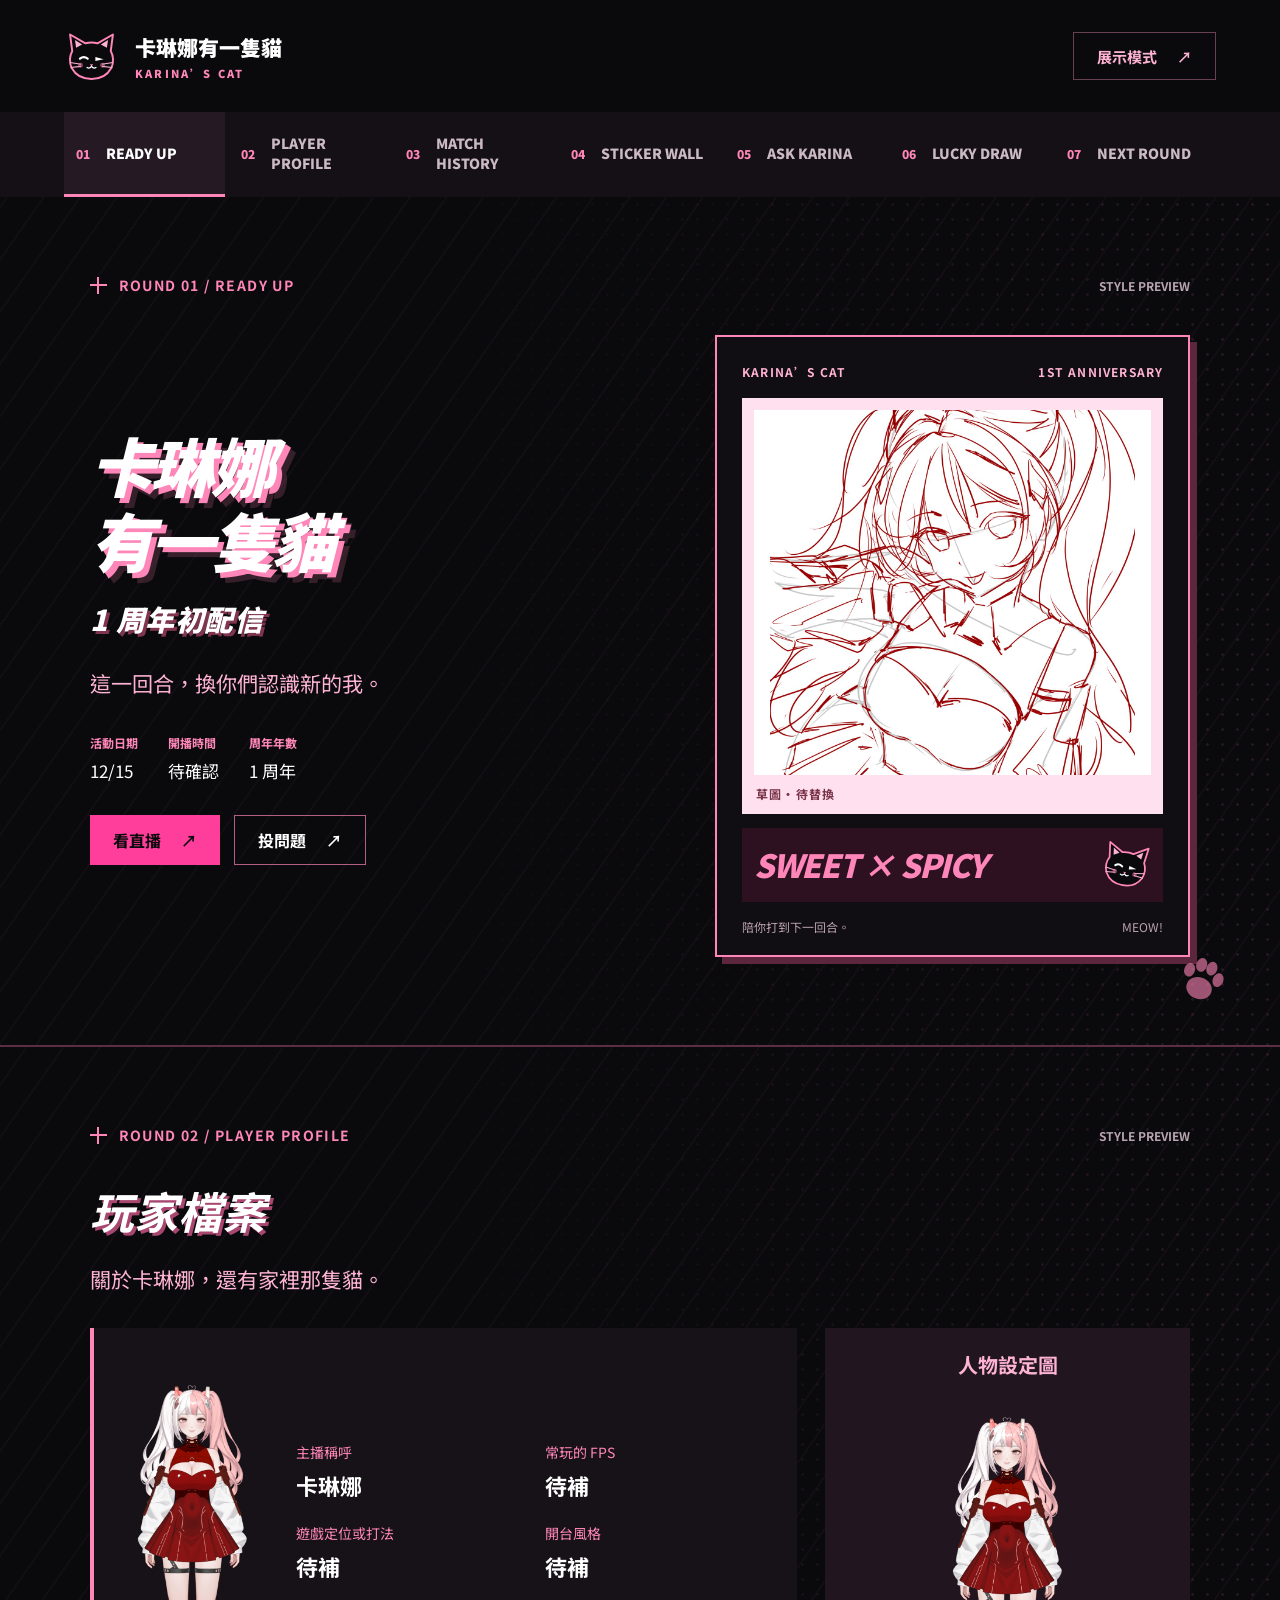
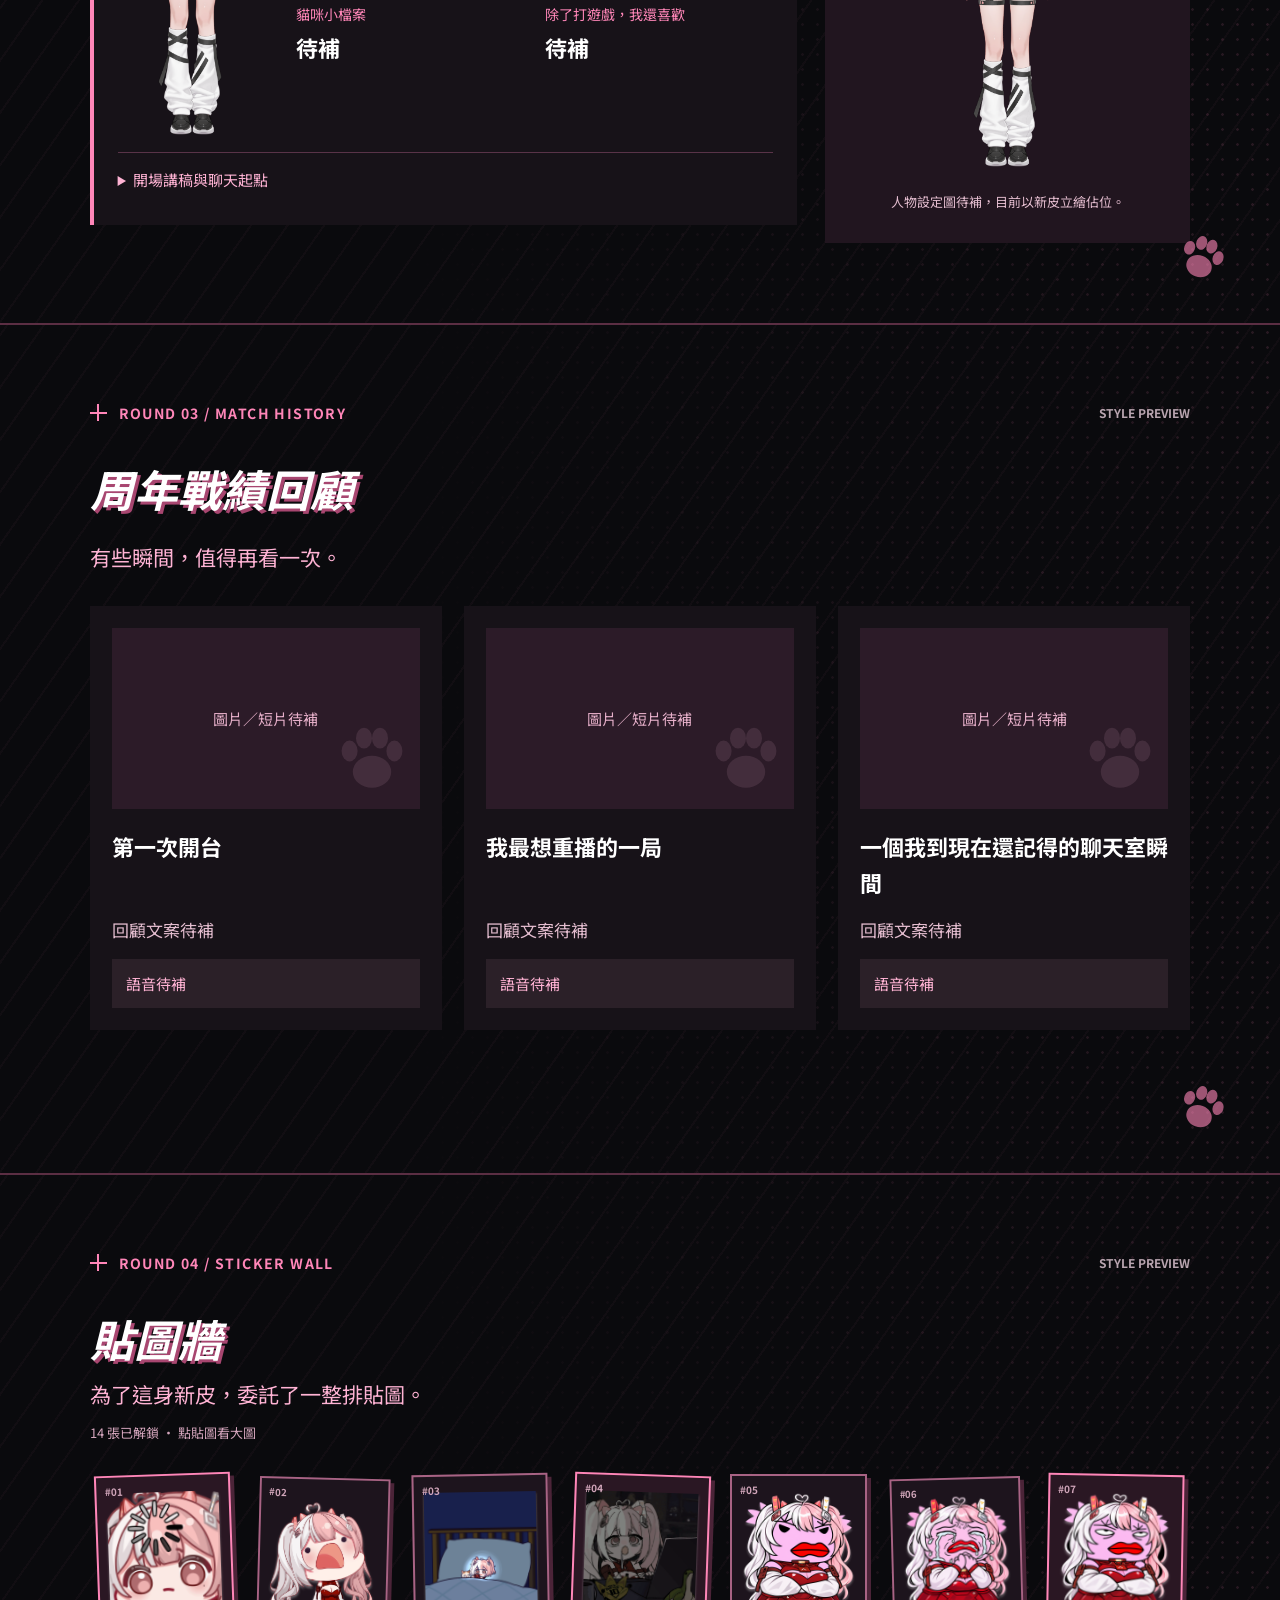
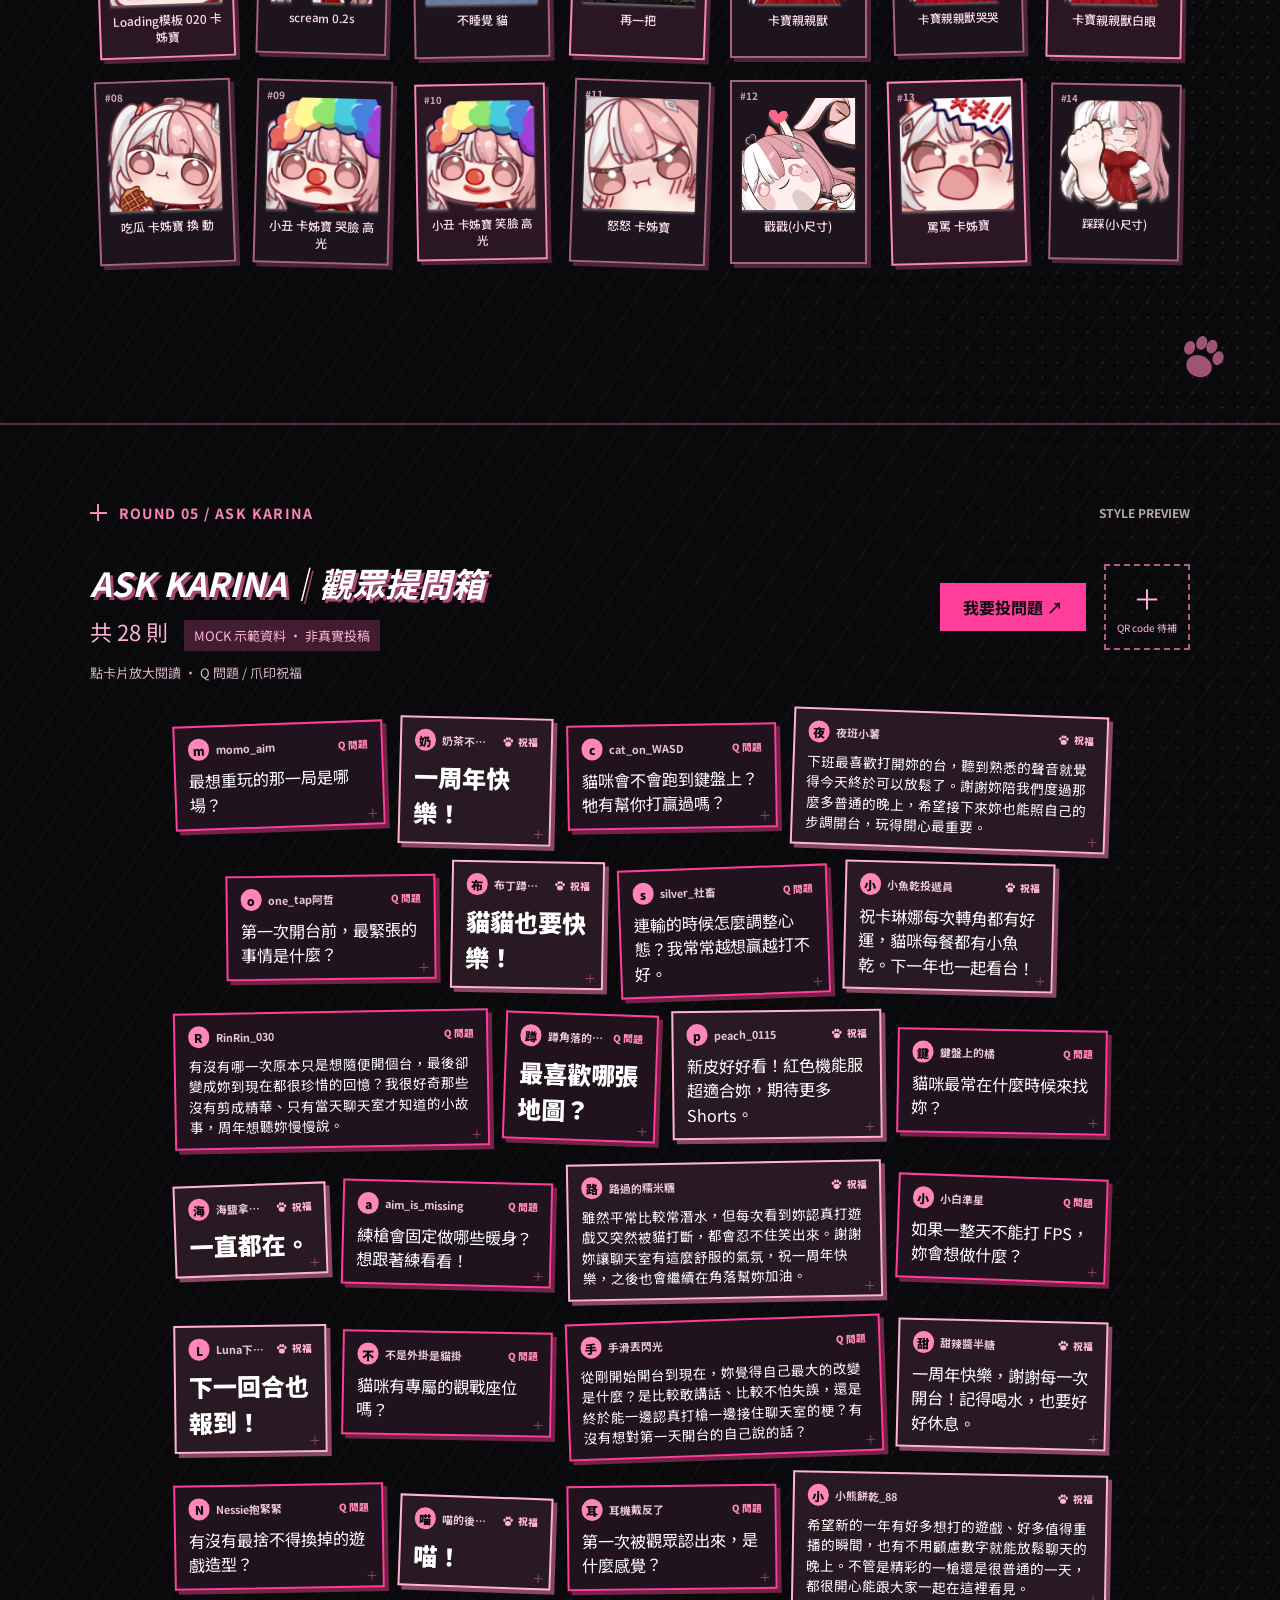
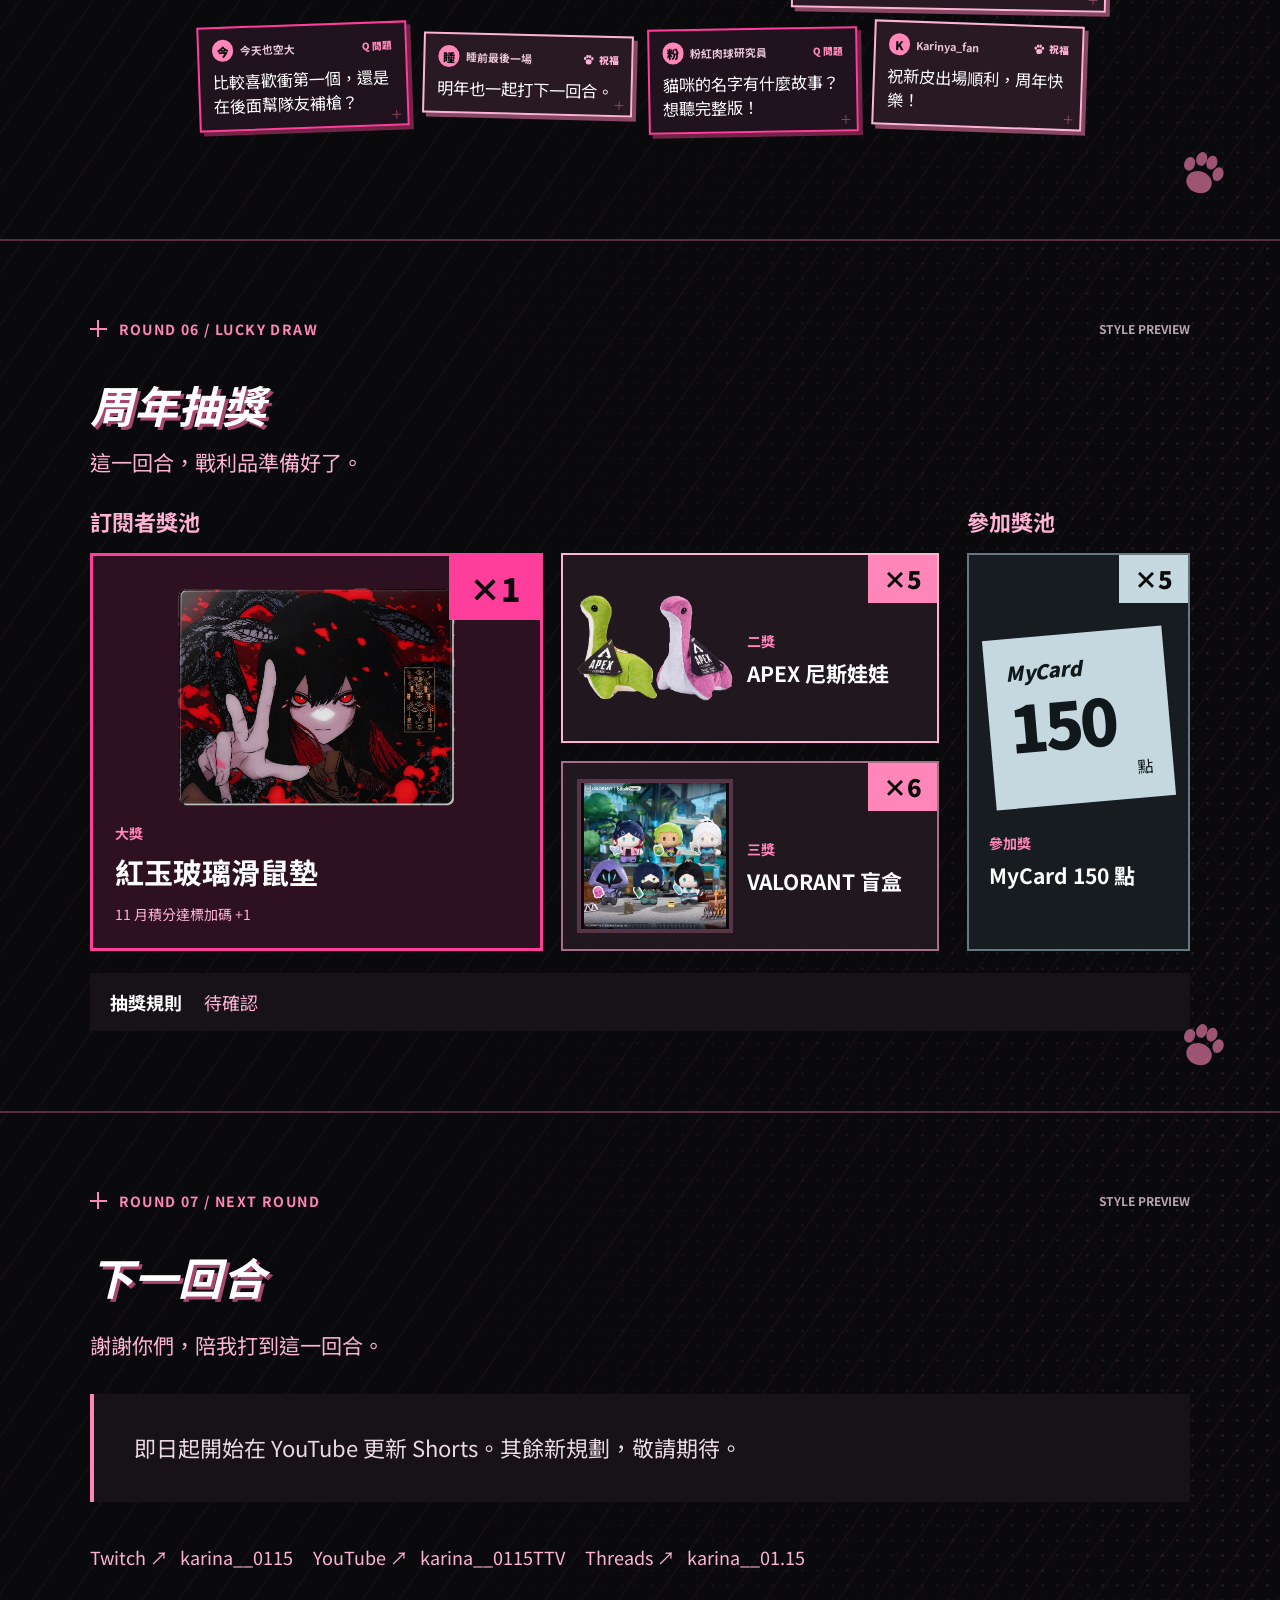
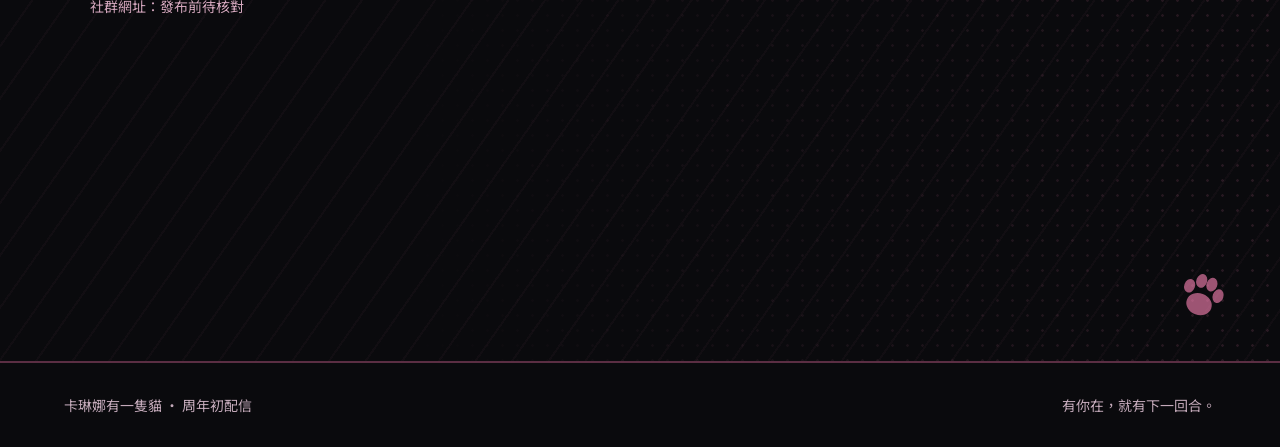
==== site/index.html @ 8f57dd39 "Karina anniversary event page: style prototype, sticker wall, question card wall, lucky draw Co-Auth" ====
<!doctype html>
<html lang="zh-Hant">
<head>
<meta charset="utf-8"><meta name="viewport" content="width=device-width, initial-scale=1">
<title>卡琳娜有一隻貓｜周年初配信</title>
<meta name="description" content="卡琳娜有一隻貓周年初配信，一起迎接下一回合。">
<link rel="icon" href="data:image/svg+xml,%3Csvg xmlns='http://www.w3.org/2000/svg' viewBox='0 0 40 40'%3E%3Cpath fill='%23ff86b8' d='M5 25V5l12 8h6L35 5v20Q20 42 5 25'/%3E%3C/svg%3E">
<link rel="preconnect" href="https://fonts.googleapis.com"><link rel="preconnect" href="https://fonts.gstatic.com" crossorigin>
<link href="https://fonts.googleapis.com/css2?family=Noto+Sans+TC:wght@400;500;700;900&display=swap" rel="stylesheet">
<link rel="stylesheet" href="style.css"><link rel="stylesheet" href="board.css"><link rel="stylesheet" href="stickers.css">
<script src="config.js" defer></script><script src="supabase-config.js" defer></script><script src="data.js" defer></script><script src="main.js" defer></script><script src="board.js" defer></script><script src="stickers.js" defer></script>
</head>
<body>
<svg class="symbols" aria-hidden="true"><defs>
<symbol id="cat" viewBox="0 0 200 180"><path d="M30 70 22 10 78 42Q100 36 122 42L178 10 170 70Q186 100 172 132Q150 172 100 172Q50 172 28 132Q14 100 30 70Z" fill="#0a0a0d" stroke="#ff86b8" stroke-width="7" stroke-linejoin="round"/><path d="M40 30 66 46 44 58ZM160 30 134 46 156 58Z" fill="#ffb3d4"/><g class="eyes"><path d="M58 98Q72 86 86 98" stroke="white" stroke-width="8" fill="none" stroke-linecap="round"/><path d="m114 92 30 8-30 6Z" fill="white"/></g><path d="M94 118h12l-6 8Z" fill="#ff86b8"/><path d="M100 126Q92 136 84 130M100 126Q108 136 116 130" stroke="white" stroke-width="5" fill="none" stroke-linecap="round"/><path d="m22 112 40 6m-38 12 38-4m116-14-40 6m38 12-38-4" stroke="#ffb3d4" stroke-width="4"/><g fill="#ff86b8" opacity=".5"><circle cx="60" cy="122" r="9"/><circle cx="140" cy="122" r="9"/></g></symbol>
<symbol id="paw" viewBox="0 0 100 100"><g fill="currentColor"><ellipse cx="50" cy="66" rx="24" ry="20"/><ellipse cx="22" cy="40" rx="10" ry="13"/><ellipse cx="40" cy="24" rx="10" ry="13"/><ellipse cx="60" cy="24" rx="10" ry="13"/><ellipse cx="78" cy="40" rx="10" ry="13"/></g></symbol>
</defs></svg>
<a class="skip" href="#round-1">跳至主要內容</a>
<header><a class="brand" href="#round-1"><svg aria-hidden="true"><use href="#cat"/></svg><span>卡琳娜有一隻貓<small>KARINA’S CAT</small></span></a><button id="present-toggle" aria-pressed="false">展示模式 <span aria-hidden="true">↗</span></button></header>
<nav aria-label="章節導覽" id="chapters"></nav>
<main id="rounds"></main>
<footer><span>卡琳娜有一隻貓 · 周年初配信</span><span>有你在，就有下一回合。</span></footer>
<div class="presentation-progress" hidden><span id="position" aria-live="polite"></span></div>
<dialog id="card-zoom" class="card-zoom" aria-labelledby="zoom-name" aria-describedby="zoom-text">
  <div class="zoom-top"><span id="zoom-type" class="card-type"></span><button type="button" id="zoom-close" aria-label="關閉放大卡片">關閉 ×</button></div>
  <div class="zoom-person"><span id="zoom-avatar" class="wall-avatar" aria-hidden="true"></span><h2 id="zoom-name"></h2></div>
  <p id="zoom-text" class="zoom-text"></p><div class="zoom-controls"><button id="zoom-prev" type="button">← 上一則</button><span id="zoom-position" aria-live="polite"></span><button id="zoom-next" type="button">下一則 →</button></div>
  <p class="zoom-hint">← → 切換卡片 · Esc 關閉</p>
</dialog>
<dialog id="sticker-zoom" class="sticker-zoom" aria-labelledby="sticker-zoom-name">
  <div class="sticker-zoom-top"><span id="sticker-zoom-position"></span><button id="sticker-zoom-close" type="button">關閉 ×</button></div>
  <img id="sticker-zoom-image" alt=""><h2 id="sticker-zoom-name"></h2>
  <div class="sticker-zoom-controls"><button id="sticker-zoom-prev" type="button">← 上一張</button><button id="sticker-zoom-next" type="button">下一張 →</button></div>
</dialog>
</body></html>
---- site/style.css ----
﻿:root{--black:#0a0a0d;--pink:#ff86b8;--light:#ffb3d4;--hot:#ff3d9a;--surface:#171218;color-scheme:dark;font-family:'Noto Sans TC','Microsoft JhengHei',sans-serif;color:#fff;background:var(--black)}
*{box-sizing:border-box}body{margin:0}button,a,input,textarea{-webkit-tap-highlight-color:transparent}button,input,textarea{font:inherit}a{color:inherit;text-decoration:none}button,.button{cursor:pointer;min-height:48px;border:0;padding:12px 23px;font-weight:700;background:#292029;color:#fff;display:inline-flex;align-items:center;justify-content:center;gap:20px}button:hover,.button:hover{background:var(--light);color:var(--black)}button:active,.button:active{transform:translateY(2px)}:focus-visible{outline:3px solid #fff;outline-offset:5px}[hidden]{display:none!important}.symbols{position:absolute;width:0;height:0}.skip{position:fixed;top:-100px;z-index:20;background:var(--hot);padding:14px}.skip:focus{top:10px}
header{height:112px;padding:0 5%;display:flex;align-items:center;justify-content:space-between;background:var(--black)}.brand{display:flex;gap:16px;align-items:center;font-size:21px;font-weight:900}.brand svg{width:55px;height:55px}.brand small{display:block;font-size:11px;letter-spacing:.2em;color:var(--pink);margin-top:3px}#present-toggle{background:transparent;border:1px solid #694052;color:var(--light);font-size:15px}#present-toggle[aria-pressed=true]{background:var(--pink);color:var(--black)}nav{display:flex;gap:4px;padding:0 5%;background:#141015}nav a{flex:1;padding:21px 12px;font-size:14px;font-weight:900;color:#cbb9c3;display:flex;align-items:center;gap:16px;border-bottom:3px solid transparent}nav a span{color:var(--pink);font-size:12px}nav a:hover,nav a[aria-current=true]{color:#fff;border-color:var(--pink);background:#251923}
.round{position:relative;isolation:isolate;min-height:850px;padding:78px 7% 80px;overflow:hidden;border-bottom:2px solid #5b2e43;background-image:repeating-linear-gradient(-55deg,transparent 0 28px,#ff86b808 28px 30px)}.round:before{content:'';position:absolute;z-index:-1;inset:0;background-image:radial-gradient(#ff86b8 1px,transparent 1.6px);background-size:15px 15px;opacity:.12;mask-image:linear-gradient(90deg,transparent 30%,#000)}.round-top{display:flex;justify-content:space-between;align-items:center;color:var(--pink);font-weight:700;font-size:14px;letter-spacing:.1em;margin-bottom:40px}.round-top .round-number{display:flex;align-items:center;gap:12px}.cross{width:17px;height:17px;background:linear-gradient(var(--pink),var(--pink)) center/100% 2px no-repeat,linear-gradient(var(--pink),var(--pink)) center/2px 100% no-repeat}.sample-note{color:#b9a5b0;font-size:12px;letter-spacing:0}.hero-grid{display:grid;grid-template-columns:1.2fr 1fr;align-items:center;gap:5%}h1{font-size:clamp(46px,5vw,96px);font-weight:900;line-height:1.17;letter-spacing:-.05em;margin:0 0 30px;font-style:italic;text-shadow:5px 5px 0 var(--pink),10px 10px 0 #ff86b82d}h1 span{display:block}h1 .anniversary{font-size:.45em;letter-spacing:.02em;margin-top:25px;text-shadow:3px 3px 0 #80344e}h2{font-size:clamp(30px,3.4vw,62px);font-style:italic;margin:0 0 25px;line-height:1.2;text-shadow:3px 3px 0 #a84670}.lead{font-size:clamp(19px,1.65vw,30px);line-height:1.7;margin:0 0 30px;color:var(--light)}.event{display:flex;gap:30px;font-size:17px;margin:32px 0}.event strong{display:block;color:var(--pink);font-size:12px;margin-bottom:7px}.actions{display:flex;gap:14px;flex-wrap:wrap}.primary{background:var(--hot);color:var(--black)}.secondary{background:transparent;border:1px solid #b15f82;color:#fff}.hero-art{position:relative;padding:26px 25px 20px;border:2px solid var(--pink);box-shadow:7px 7px 0 #5c263d;background:#100e13;transform:rotate(2deg)}.art-bar{display:flex;justify-content:space-between;font-size:12px;font-weight:700;letter-spacing:.1em;color:var(--light)}.hero-cat{display:block;width:86%;height:310px;margin:24px auto;transform:rotate(-7deg)}.art-caption{font-size:clamp(26px,3vw,51px);font-weight:900;font-style:italic;color:var(--pink);text-align:center;line-height:1.1;letter-spacing:-.04em}.art-bottom{margin-top:25px;display:flex;justify-content:space-between;font-size:12px;color:#bba3af}.paw{width:54px;height:54px;color:var(--pink);position:absolute;right:4%;bottom:38px;transform:rotate(20deg);opacity:.6}.section-content{max-width:1300px;margin:0 auto}.placeholder{padding:34px 40px;background:var(--surface);border-left:4px solid var(--pink);font-size:22px;line-height:1.8;color:#ead9e2;max-width:1100px}.placeholder small{display:block;color:var(--pink);font-size:14px;margin-bottom:12px}.placeholder p{margin:0}.memory-list{margin-top:20px;display:flex;gap:12px;flex-wrap:wrap}.memory-list span{background:#30202c;padding:10px 16px;font-size:16px}.socials{display:flex;flex-wrap:wrap;gap:20px;margin-top:30px}.socials a{padding:12px 0;color:var(--light);font-size:18px}.socials a:hover{text-decoration:underline}.question-box{margin-top:24px;max-width:760px}.question-box label{display:block;font-size:18px;margin-bottom:10px}textarea{width:100%;min-height:100px;resize:vertical;padding:16px;border:1px solid #694052;background:#100e13;color:#fff;font-size:18px}.form-meta{display:flex;justify-content:space-between;gap:10px;font-size:14px;margin:8px 0 18px;color:var(--light)}.login-buttons{display:flex;gap:12px;flex-wrap:wrap}button:disabled{opacity:.45;cursor:not-allowed}.connection{color:var(--light);font-size:16px;margin:0 0 15px}footer{padding:32px 5%;display:flex;justify-content:space-between;font-size:14px;color:#c4aaba}.presentation-controls{position:fixed;bottom:25px;left:7%;right:7%;display:flex;align-items:center;gap:18px;z-index:5}.presentation-controls button{background:#32202c}.key-hint{margin-left:auto;font-size:13px;color:#c4aaba}body.present footer{display:none}body.present .round{display:none;min-height:calc(100svh - 180px);padding-top:45px;padding-bottom:110px}body.present .round.active{display:block}body.present .round-top{margin-bottom:35px}body.present .section-content{padding-top:35px}body.present #position{font-size:14px;color:var(--pink)}
@media(min-width:1500px){.hero-grid{max-width:1650px;margin:auto}.hero-art{max-width:590px;justify-self:end;width:100%}.hero-cat{height:340px}.round{min-height:900px}.section-content{padding-top:45px}}
@media(max-width:700px){header{height:88px;padding:0 20px}.brand{font-size:15px;gap:8px}.brand svg{width:37px;height:40px}.brand small{font-size:9px}#present-toggle{font-size:12px;padding:10px;gap:7px;min-height:42px}nav{padding:0 15px;gap:0;flex-wrap:wrap}nav a{flex:1 1 33%;font-size:10px;gap:6px;padding:12px 6px;white-space:nowrap}nav a span{font-size:10px}.round{padding:30px 24px 60px;min-height:660px}.round-top{font-size:11px;letter-spacing:.05em;margin-bottom:28px}.sample-note{font-size:10px}.hero-grid{grid-template-columns:1fr;gap:38px}h1{font-size:48px;line-height:1.2;text-shadow:3px 3px 0 var(--pink),6px 6px 0 #ff86b82d;margin-bottom:22px}h1 .anniversary{font-size:25px;margin-top:16px}.lead{font-size:18px;line-height:1.7;margin-bottom:22px}.event{margin:22px 0;font-size:15px;gap:25px}.event strong{font-size:11px}.actions{gap:10px}.actions .button{flex:1;padding:12px 15px;font-size:15px}.hero-art{padding:20px;margin:0 5px;transform:rotate(2deg)}.hero-cat{height:205px;margin:18px auto}.art-caption{font-size:34px}.art-bar,.art-bottom{font-size:10px}.paw{width:36px;height:36px;bottom:16px}h2{font-size:34px}.placeholder{padding:24px 22px;font-size:18px}.placeholder small{font-size:12px}.memory-list{display:grid}.memory-list span{font-size:14px}.socials{display:grid;gap:0}.socials a{font-size:15px}footer{padding:26px 24px;gap:14px;flex-direction:column;font-size:12px}.login-buttons button{width:100%;font-size:14px}.form-meta{font-size:12px}.presentation-controls{left:20px;right:20px;bottom:16px;gap:12px;background:var(--black);padding-top:8px}.key-hint{display:none}body.present .round{height:calc(100svh - 176px);min-height:0;overflow:auto;padding:26px 24px 100px}body.present .round-top{margin-bottom:22px}body.present .section-content{padding-top:0}body.present .hero-art{display:none}}
@media(prefers-reduced-motion:no-preference){button,.button{transition:transform .16s ease,background .16s ease}.hero-cat{animation:tilt 6s ease-in-out infinite}.eyes{transform-origin:100px 98px;animation:blink 5s infinite} @keyframes tilt{50%{transform:rotate(0)}}@keyframes blink{0%,43%,47%,100%{transform:scaleY(1)}45%{transform:scaleY(.12)}}}
/* UPDATE #1: new outfit, memories and six-round loot display. */
.skin-art{transform:none;overflow:hidden;padding-bottom:20px}.hero-skin{display:block;width:100%;height:425px;object-fit:cover;object-position:49% center}.skin-art .art-caption{display:flex;align-items:center;justify-content:space-between;gap:12px;margin-top:0;padding:14px 12px;background:#2d1120;font-size:clamp(26px,2.5vw,44px)}.skin-art .art-bottom{margin-top:16px}.cat-sticker{position:static;width:50px;height:46px;flex:none;transform:rotate(10deg)}
.profile-layout{display:grid;grid-template-columns:1.45fr .75fr;gap:28px;align-items:start}.player-card{background:var(--surface);border-left:4px solid var(--pink);padding:24px}.player-intro{display:grid;grid-template-columns:150px 1fr;gap:28px;align-items:center}.player-intro>img{width:150px;height:400px;object-fit:cover;object-position:49.3% center}.player-intro dl{display:grid;grid-template-columns:1fr 1fr;gap:22px;margin:0}.player-intro dt{font-size:14px;color:var(--pink);margin-bottom:7px}.player-intro dd{font-size:22px;margin:0;font-weight:700}.character-sheet{margin:0;text-align:center;padding:22px;background:#21151f}.character-sheet figcaption{color:var(--light);font-size:20px;font-weight:700}.character-sheet img{display:block;width:160px;height:400px;object-fit:cover;object-position:49.3% center;margin:5px auto}.character-sheet p{font-size:13px;line-height:1.6;margin:8px 0;color:#e4bdcf}.speaking-notes{padding:16px 0 0;border-top:1px solid #593348;color:#e4bdcf;font-size:15px}.speaking-notes summary{cursor:pointer;min-height:32px;color:var(--light)}.speaking-notes p{line-height:1.8}.speaking-notes li{margin:8px 0}
.history-grid{display:grid;grid-template-columns:repeat(3,minmax(0,1fr));gap:22px}.memory-card{background:var(--surface);padding:22px}.memory-media{position:relative;aspect-ratio:1.7;background:#2c1b28;display:flex;align-items:center;justify-content:center;color:#e7b0ca;font-size:15px;overflow:hidden}.memory-media svg{width:80px;height:80px;position:absolute;bottom:10px;right:8px;opacity:.12}.memory-media img,.memory-media video{width:100%;height:100%;object-fit:cover}.memory-card h3{font-size:22px;line-height:1.6;min-height:3.2em;margin:20px 0 12px}.memory-card p{font-size:17px;color:#e4bdcf}.memory-card .audio-placeholder{padding:14px;background:#2b2028;color:var(--light);font-size:15px;margin-bottom:0}.memory-card audio{max-width:100%;width:100%;margin-top:8px}.social-status{font-size:14px;color:#d4a7bd}
.loot-pools{display:grid;grid-template-columns:minmax(0,3.8fr) minmax(0,1fr);gap:28px}.loot-pools h3{font-size:22px;color:var(--light);margin:0 0 16px}.subscriber-grid{display:grid;grid-template-columns:minmax(0,1.2fr) minmax(0,1fr);grid-template-rows:190px 190px;gap:18px}.loot-card{position:relative;min-width:0;overflow:hidden;border:2px solid #a66e8b;background:#21171f}.loot-card.grand{grid-row:span 2;border:3px solid var(--hot);background:#2d1120;display:flex;flex-direction:column;padding:22px}.loot-card.rare,.loot-card.standard{display:grid;grid-template-columns:45% 55%;align-items:center;padding:14px}.loot-card.rare{border-color:var(--light)}.loot-quantity{position:absolute;top:0;right:0;background:var(--pink);color:var(--black);font-size:24px;font-weight:900;line-height:1;padding:12px 15px;z-index:1;font-variant-numeric:tabular-nums}.grand .loot-quantity{background:var(--hot);font-size:32px;padding:16px 20px}.loot-image{min-width:0;display:flex;align-items:center;justify-content:center;min-height:0}.loot-image img{display:block;width:100%;height:140px;object-fit:contain}.grand .loot-image{flex:1}.grand .loot-image img{height:220px;margin:8px 0 15px}.framed .loot-image{border:4px solid #583447;background:#0a0a0d}.framed .loot-image img{height:146px}.loot-info{position:relative}.loot-card:not(.grand) .loot-info{padding:24px 0 0 14px}.loot-tier{color:var(--pink);font-size:14px;font-weight:700;margin:0 0 8px}.loot-info h4{font-size:21px;line-height:1.4;margin:0}.grand .loot-info h4{font-size:29px}.bonus-note{font-size:14px;color:var(--light);margin:12px 0 0;line-height:1.6}.bonus-note.achieved{background:var(--pink);color:var(--black);padding:5px 8px;font-weight:700}.participation{height:398px;display:flex;flex-direction:column;justify-content:center;padding:24px 20px;background:#171c20;border-color:#657983}.participation .loot-quantity{background:#c5d8df}.mycard-art{display:flex;flex-direction:column;background:#c5d8df;color:#10181c;transform:rotate(-5deg);padding:20px;margin:20px 0 30px}.mycard-art>span:first-child{font-weight:900;font-size:20px;font-style:italic}.mycard-art strong{font-size:64px;line-height:1.2;font-weight:900;letter-spacing:-.06em}.mycard-art>span:last-child{align-self:end;font-size:16px}.loot-card.participation .loot-info{padding:0}.draw-rules{font-size:18px;color:var(--light);padding:16px 20px;background:var(--surface);margin:22px 0 0}.draw-rules strong{margin-right:18px;color:#fff}.draw-round .section-content{max-width:1500px}.draw-round h2{margin-bottom:14px}.draw-round .lead{margin-bottom:24px}
@media(min-width:701px){body.present .round{height:calc(100svh - 180px);min-height:0;overflow-y:auto}body.present .section-content{padding-top:0}body.present .round-top{margin-bottom:25px}body.present .skin-art{max-width:590px}body.present .hero-grid{align-items:center}body.present .round:has(.skin-art){padding-top:35px}body.present .profile-layout{margin-top:0}body.present .draw-round .lead{font-size:24px;margin-bottom:18px}body.present .draw-round h2{font-size:52px}body.present .draw-round .round-top{margin-bottom:18px}}
@media(min-width:701px) and (max-width:1100px){nav a{font-size:11px;gap:7px;padding:20px 7px}.loot-pools{grid-template-columns:1fr}.participation{height:auto;display:grid;grid-template-columns:170px 1fr;gap:30px}.mycard-art{margin:10px}.player-intro{grid-template-columns:100px 1fr;gap:15px}.player-intro>img{width:100px}.player-intro dl{grid-template-columns:1fr}.profile-layout{grid-template-columns:1fr 1fr}}
@media(max-width:700px){nav a{flex-basis:33.333%;min-height:44px;font-size:10px;gap:5px;padding:10px 4px}.skin-art{padding:16px;margin:0;box-shadow:4px 4px 0 #5c263d}.hero-skin{height:340px;object-position:49% center}.skin-art .art-caption{font-size:24px;margin-top:0;padding:12px 8px;gap:8px}.cat-sticker{width:36px;height:34px}.profile-layout{grid-template-columns:1fr;gap:20px}.player-card{padding:18px}.player-intro{grid-template-columns:90px 1fr;gap:16px}.player-intro>img{width:90px;height:300px;object-position:49.3% center}.player-intro dl{grid-template-columns:1fr;gap:14px}.player-intro dt{font-size:12px;margin-bottom:3px}.player-intro dd{font-size:18px}.character-sheet{padding:20px}.character-sheet img{width:145px;height:390px}.speaking-notes{font-size:14px;margin-top:18px}.history-grid{grid-template-columns:1fr;gap:20px}.memory-card{padding:18px}.memory-card h3{min-height:0;font-size:21px;margin-top:18px}.memory-media{aspect-ratio:1.8}.loot-pools{grid-template-columns:1fr;gap:30px}.loot-pools h3{font-size:21px;margin-bottom:14px}.subscriber-grid{grid-template-columns:1fr;grid-template-rows:auto;gap:16px}.loot-card.grand{grid-row:auto;padding:24px 18px 20px}.grand .loot-image img{height:215px;margin:20px 0}.grand .loot-info h4{font-size:25px}.grand .loot-quantity{font-size:28px;padding:13px 17px}.loot-card.rare,.loot-card.standard{min-height:190px;grid-template-columns:46% 54%;padding:12px}.loot-info h4{font-size:20px}.loot-image img{height:140px}.framed .loot-image img{height:140px}.loot-card:not(.grand) .loot-info{padding-left:12px}.loot-quantity{font-size:22px}.bonus-note{font-size:13px}.participation{height:auto;min-height:220px;display:grid;grid-template-columns:43% 57%;align-items:center;gap:14px;padding:18px}.mycard-art{padding:15px;margin:16px 0}.mycard-art strong{font-size:52px}.mycard-art>span:first-child{font-size:17px}.loot-card.participation .loot-info{padding:22px 0 0}.draw-rules{font-size:16px;padding:16px}.draw-round .lead{margin-bottom:24px}.socials a{font-size:14px;overflow-wrap:anywhere}.social-status{font-size:12px}body.present .round{height:calc(100svh - 176px);padding-bottom:100px}body.present .skin-art{display:block;margin-top:10px}body.present .hero-grid{gap:24px}body.present .hero-skin{height:300px}}
---- site/board.css ----
﻿/* Rose-black viewer wall. Intentional tilted cards, scaled to the broadcast frame. */
.board-round .section-content{max-width:none;padding-top:0}.board-heading{display:flex;align-items:center;justify-content:space-between;gap:24px}.board-heading h2{font-size:clamp(28px,2.6vw,48px);margin:0 0 12px}.board-heading h2 span{white-space:nowrap}.board-count{display:inline-block;font-size:22px;margin:0 16px 0 0;color:var(--light);font-variant-numeric:tabular-nums}.board-source{display:inline-block;margin:0;font-size:13px;color:var(--light);background:#421d31;padding:6px 10px}.board-entry{display:flex;gap:18px;align-items:center;flex:none}.qr-slot{width:86px;height:86px;border:2px dashed #b15f82;display:flex;flex-direction:column;justify-content:center;align-items:center;color:var(--light);font-size:10px;gap:2px}.qr-slot>span:first-child{font-size:28px}.qr-slot img{width:100%;height:100%;object-fit:contain;background:white}.board-help{font-size:13px;color:#dbb6c8;margin:12px 0 3px}.board-cloud{--board-fs:19px;display:flex;flex-wrap:wrap;justify-content:center;align-items:center;align-content:flex-start;gap:1.1em 1em;font-size:var(--board-fs);padding:24px 15px 30px;overflow-x:hidden;overflow-y:auto}.wall-card{position:relative;display:block;flex:none;width:14em;max-width:calc(100% - 12px);min-height:0;padding:.75em .85em;text-align:left;font-size:inherit;font-weight:400;color:#fff;background:#21131e;border:2px solid var(--hot);box-shadow:4px 4px 0 #722447;transform:translateY(var(--lift)) rotate(var(--tilt));cursor:zoom-in;white-space:normal}.wall-card.blessing{background:#291923;border-color:var(--light);box-shadow:4px 4px 0 #884863}.wall-card[data-length=short]{width:10.2em}.wall-card[data-length=long]{width:21em}.wall-card-head{display:flex;align-items:center;gap:.4em;margin-bottom:.55em;min-width:0}.wall-avatar{display:inline-grid;place-items:center;width:1.8em;height:1.8em;flex:none;border-radius:50%;background:var(--pink);color:var(--black);font-size:.8em;font-weight:900}.wall-name{font-size:.72em;font-weight:700;white-space:nowrap;overflow:hidden;text-overflow:ellipsis;min-width:0;flex:1;color:#e7c5d5}.card-type{display:inline-flex;align-items:center;gap:4px;color:var(--pink);font-size:.65em;font-weight:900;white-space:nowrap}.card-type svg{width:1.3em;height:1.3em}.blessing .card-type{color:var(--light)}.wall-text{display:block;line-height:1.5;font-size:1.08em;overflow-wrap:anywhere;white-space:pre-wrap}.wall-card[data-length=short] .wall-text{font-size:1.6em;font-weight:900}.wall-card[data-length=long] .wall-text{font-size:.9em}.wall-card:after{content:'＋';position:absolute;right:5px;bottom:2px;font-size:12px;color:var(--pink);opacity:.5}.wall-card:hover{background:#3c1a2f;color:white;border-color:#fff;z-index:2}.wall-card:focus-visible{outline:3px solid white;outline-offset:4px}.board-round:before{opacity:.08}
.card-zoom{width:min(1000px,calc(100% - 40px));max-height:calc(100svh - 48px);padding:36px 42px;color:#fff;background:#21131e;border:3px solid var(--hot);box-shadow:10px 10px 0 #722447;overflow-y:auto;overflow-wrap:anywhere}.card-zoom::backdrop{background:#050307e8}.card-zoom.blessing{border-color:var(--light);background:#291923}.zoom-top{display:flex;align-items:center;justify-content:space-between;gap:20px;margin-bottom:26px}.zoom-top .card-type{font-size:19px}.zoom-top button{background:#422238;min-height:44px;padding:10px 18px}.zoom-person{display:flex;align-items:center;gap:16px}.zoom-person .wall-avatar{font-size:26px;width:62px;height:62px}.zoom-person h2{font-size:26px;font-style:normal;text-shadow:none;margin:0;line-height:1.5}.zoom-text{font-size:clamp(30px,3vw,54px);line-height:1.65;margin:28px 0 36px;white-space:pre-wrap}.zoom-text.long{font-size:clamp(24px,2.1vw,38px)}.zoom-controls{display:flex;align-items:center;justify-content:space-between;gap:16px}.zoom-controls button{background:var(--pink);color:var(--black);min-height:48px}.zoom-controls span{color:var(--light);font-size:16px;font-variant-numeric:tabular-nums}.zoom-hint{font-size:13px;color:#dab2c5;margin:22px 0 0;text-align:center}.zoom-open{overflow:hidden}
@media(min-width:701px){body.present .board-round .section-content{height:calc(100% - 42px);display:flex;flex-direction:column}body.present .board-round .board-cloud{flex:1;min-height:0}body.present .board-round{padding-top:26px;padding-bottom:85px}body.present .board-round .round-top{margin-bottom:14px}}
@media(max-width:700px){.board-heading{align-items:start;flex-direction:column;gap:18px}.board-heading h2{font-size:29px;line-height:1.5;margin-bottom:10px}.board-heading h2 span{display:block;font-size:27px}.board-count{font-size:20px;margin-right:10px}.board-source{font-size:11px;margin-top:6px}.board-entry{width:100%;justify-content:space-between;gap:12px}.board-entry .button{font-size:16px}.qr-slot{width:70px;height:70px;font-size:9px}.qr-slot>span:first-child{font-size:21px}.board-help{font-size:12px;margin-top:18px}.board-cloud{display:grid;grid-template-columns:minmax(0,1fr);gap:22px;padding:20px 6px 32px;overflow:visible;font-size:18px}.wall-card,.wall-card[data-length=short],.wall-card[data-length=long]{width:100%;max-width:100%;transform:none;padding:18px;font-size:18px;animation:none}.wall-card-head{margin-bottom:14px}.wall-name{font-size:13px}.card-type{font-size:12px}.wall-avatar{font-size:14px}.wall-text,.wall-card[data-length=long] .wall-text{font-size:17px;line-height:1.75}.wall-card[data-length=short] .wall-text{font-size:28px}.card-zoom{width:calc(100% - 28px);max-height:calc(100svh - 32px);padding:22px 20px;box-shadow:5px 5px 0 #722447}.zoom-top{margin-bottom:22px}.zoom-top .card-type{font-size:16px}.zoom-top button{font-size:14px;padding:8px 12px}.zoom-person{gap:12px}.zoom-person .wall-avatar{font-size:22px;width:46px;height:46px}.zoom-person h2{font-size:20px}.zoom-text,.zoom-text.long{font-size:24px;line-height:1.7;margin:22px 0 28px}.zoom-controls{gap:8px;flex-wrap:wrap}.zoom-controls button{font-size:13px;padding:10px 12px}.zoom-controls span{font-size:12px}.zoom-hint{font-size:11px}.board-round .round-top .round-number{font-size:10px}}
@media(prefers-reduced-motion:no-preference) and (min-width:701px){.wall-card{animation:wall-drift 6s ease-in-out var(--delay) infinite alternate}.wall-card.is-new{animation:card-arrive .45s ease-out,wall-drift 6s ease-in-out .45s infinite alternate}@keyframes wall-drift{from{transform:translateY(calc(var(--lift) - 3px)) rotate(var(--tilt))}to{transform:translateY(calc(var(--lift) + 3px)) rotate(var(--tilt))}}@keyframes card-arrive{from{opacity:0;transform:translateY(16px) rotate(var(--tilt)) scale(.94)}to{opacity:1;transform:translateY(var(--lift)) rotate(var(--tilt))}}}
@media(prefers-reduced-motion:no-preference) and (max-width:700px){.wall-card.is-new{animation:mobile-card-arrive .35s ease-out}@keyframes mobile-card-arrive{from{opacity:0;transform:translateY(12px)}to{opacity:1;transform:none}}}
---- site/stickers.css ----
﻿/* UPDATE #3: small progress, paper portrait, and a collectible sticker wall. */
body.present{height:100svh;overflow:hidden}body.present .round{height:calc(100svh - var(--presentation-top,176px));min-height:0;overscroll-behavior-y:contain;padding-bottom:52px}.board-cloud{overscroll-behavior-y:contain}.presentation-progress{position:fixed;left:7%;bottom:18px;z-index:4;pointer-events:none}body.present #position{font-size:11px;color:#bb8da4;font-variant-numeric:tabular-nums;letter-spacing:.04em}.draft-photo{background:#ffe0ee;padding:12px;margin-top:18px}.draft-photo .hero-skin{height:365px;object-fit:contain;object-position:center;background:#fff}.draft-label{display:block;padding:10px 2px 0;color:#793349;font-size:12px;font-weight:700;letter-spacing:.1em}.draft-art .art-caption{margin-top:14px}.draft-art .art-bar{font-size:12px}.sticker-round .section-content{max-width:1650px;padding-top:0}.sticker-round h2{margin-bottom:12px}.sticker-round .lead{margin-bottom:4px}.sticker-help{color:#d5a6bd;font-size:13px;margin:10px 0 24px}.sticker-grid{display:grid;grid-template-columns:repeat(var(--sticker-cols),minmax(0,1fr));gap:22px;padding:8px 7px 14px}.sticker-item{position:relative;display:flex;flex-direction:column;align-items:stretch;justify-content:space-between;min-width:0;min-height:0;gap:8px;padding:16px 10px 10px;border:2px solid #a86384;background:#1d141d;box-shadow:4px 4px 0 #4b2438;transform:rotate(var(--sticker-tilt));cursor:zoom-in;color:var(--light)}.sticker-item:nth-child(3n+1){background:#2a1723;border-color:var(--pink)}.sticker-item:nth-child(4n+2){transform:rotate(var(--sticker-tilt)) scale(.96)}.sticker-item img{display:block;width:100%;height:165px;min-height:0;object-fit:contain;flex:1;filter:drop-shadow(0 2px 1px #ffffff55)}.sticker-number{position:absolute;left:8px;top:6px;font-size:10px;font-weight:700;color:#d0a5b9;z-index:1}.sticker-label{display:block;min-height:2.8em;text-align:center;font-size:12px;line-height:1.4;overflow-wrap:anywhere;font-weight:500;color:#f8dce9}.sticker-item:hover,.sticker-item:focus-visible{transform:rotate(0) scale(1.05);background:#422238;color:#fff;border-color:var(--light);z-index:2}.sticker-item:hover .sticker-label{color:#fff}.sticker-zoom{width:min(720px,calc(100% - 40px));max-height:calc(100svh - 40px);overflow:auto;background:#21131e;border:3px solid var(--pink);box-shadow:8px 8px 0 #722447;color:#fff;padding:26px}.sticker-zoom::backdrop{background:#050307e8}.sticker-zoom-top{display:flex;justify-content:space-between;align-items:center;color:var(--light);font-size:14px}.sticker-zoom-top button{min-height:44px;padding:10px 16px;background:#442339}.sticker-zoom>img{width:100%;height:min(52svh,500px);object-fit:contain;display:block;margin:15px 0}.sticker-zoom h2{font-size:26px;text-align:center;line-height:1.5;text-shadow:none;font-style:normal;margin:15px 0 24px}.sticker-zoom-controls{display:flex;justify-content:space-between;gap:16px}.sticker-zoom-controls button{background:var(--pink);color:var(--black);min-height:44px;font-size:15px}.sticker-zoom button:disabled{opacity:.4}
@media(min-width:1101px){body.present .sticker-round{padding-top:26px;padding-bottom:48px}body.present .sticker-round .round-top{margin-bottom:18px}body.present .sticker-round .section-content{height:calc(100% - 42px);display:flex;flex-direction:column}body.present .sticker-grid{flex:1;min-height:0;grid-template-rows:repeat(var(--sticker-rows),minmax(0,1fr))}body.present .sticker-item img{height:0;min-height:0}body.present .sticker-round h2{font-size:52px}body.present .sticker-round .lead{font-size:24px}body.present .sticker-help{margin-bottom:12px}}
@media(min-width:701px) and (max-width:1100px){nav a{font-size:10px;padding:18px 4px;gap:4px}.sticker-grid{grid-template-columns:repeat(4,minmax(0,1fr))}}
@media(max-width:700px){.presentation-progress{left:24px;bottom:12px}body.present #position{font-size:10px}.draft-photo{padding:8px;margin-top:16px}.draft-photo .hero-skin,body.present .draft-photo .hero-skin{height:260px}.draft-label{font-size:10px;padding-top:8px}.draft-art .art-caption{margin-top:12px}.draft-art .art-bar{font-size:9px}.sticker-round .lead{font-size:18px}.sticker-help{font-size:12px;margin:12px 0 20px}.sticker-grid{grid-template-columns:repeat(2,minmax(0,1fr));gap:20px 16px;padding:8px 3px 18px}.sticker-item{padding:17px 8px 10px;gap:10px}.sticker-item img{height:125px;min-height:125px;flex:none}.sticker-label{font-size:11px;min-height:2.8em}.sticker-number{font-size:9px}.sticker-zoom{width:calc(100% - 28px);padding:20px;box-shadow:5px 5px 0 #722447}.sticker-zoom>img{height:min(44svh,400px)}.sticker-zoom h2{font-size:22px}.sticker-zoom-controls button{font-size:13px;padding:10px 14px}body.present .board-round{padding-bottom:52px}}
@media(prefers-reduced-motion:no-preference){.sticker-item{transition:transform .18s ease-out}.sticker-item:active{transform:rotate(0) scale(1.02)}}
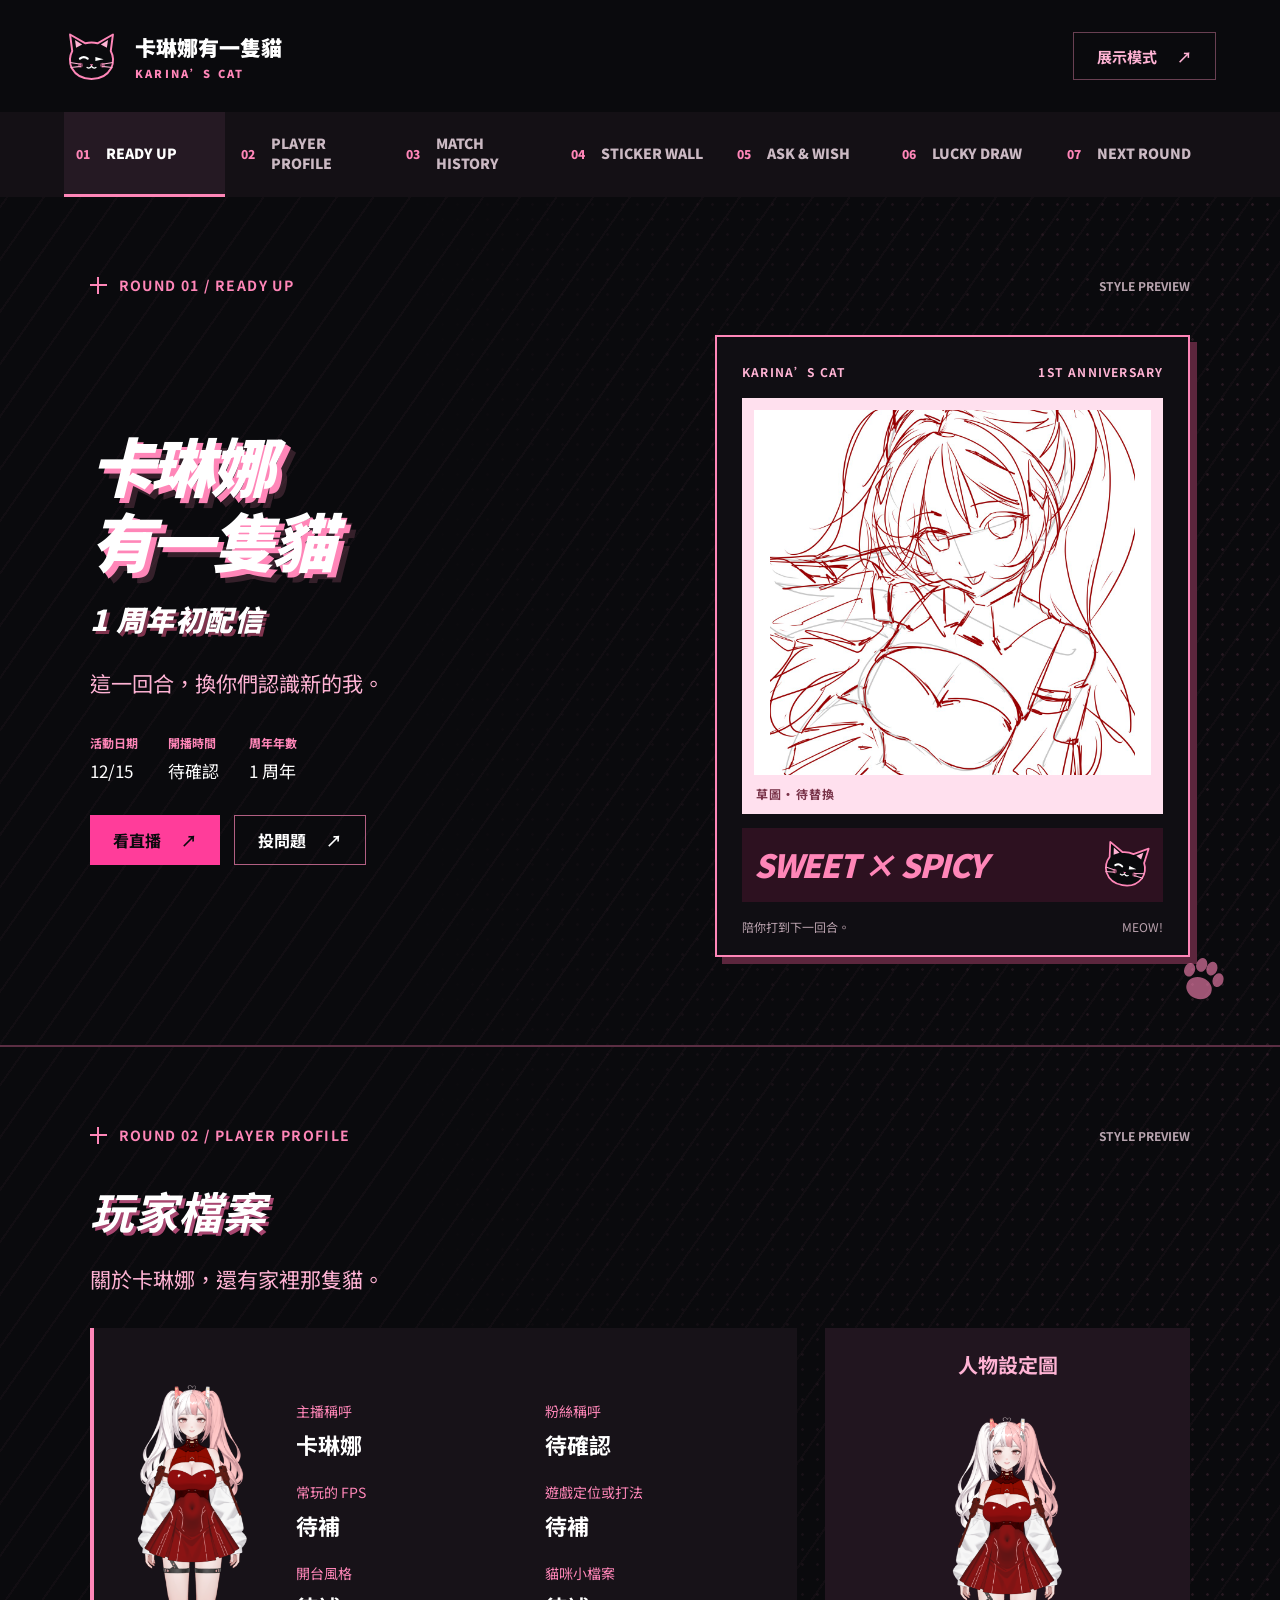
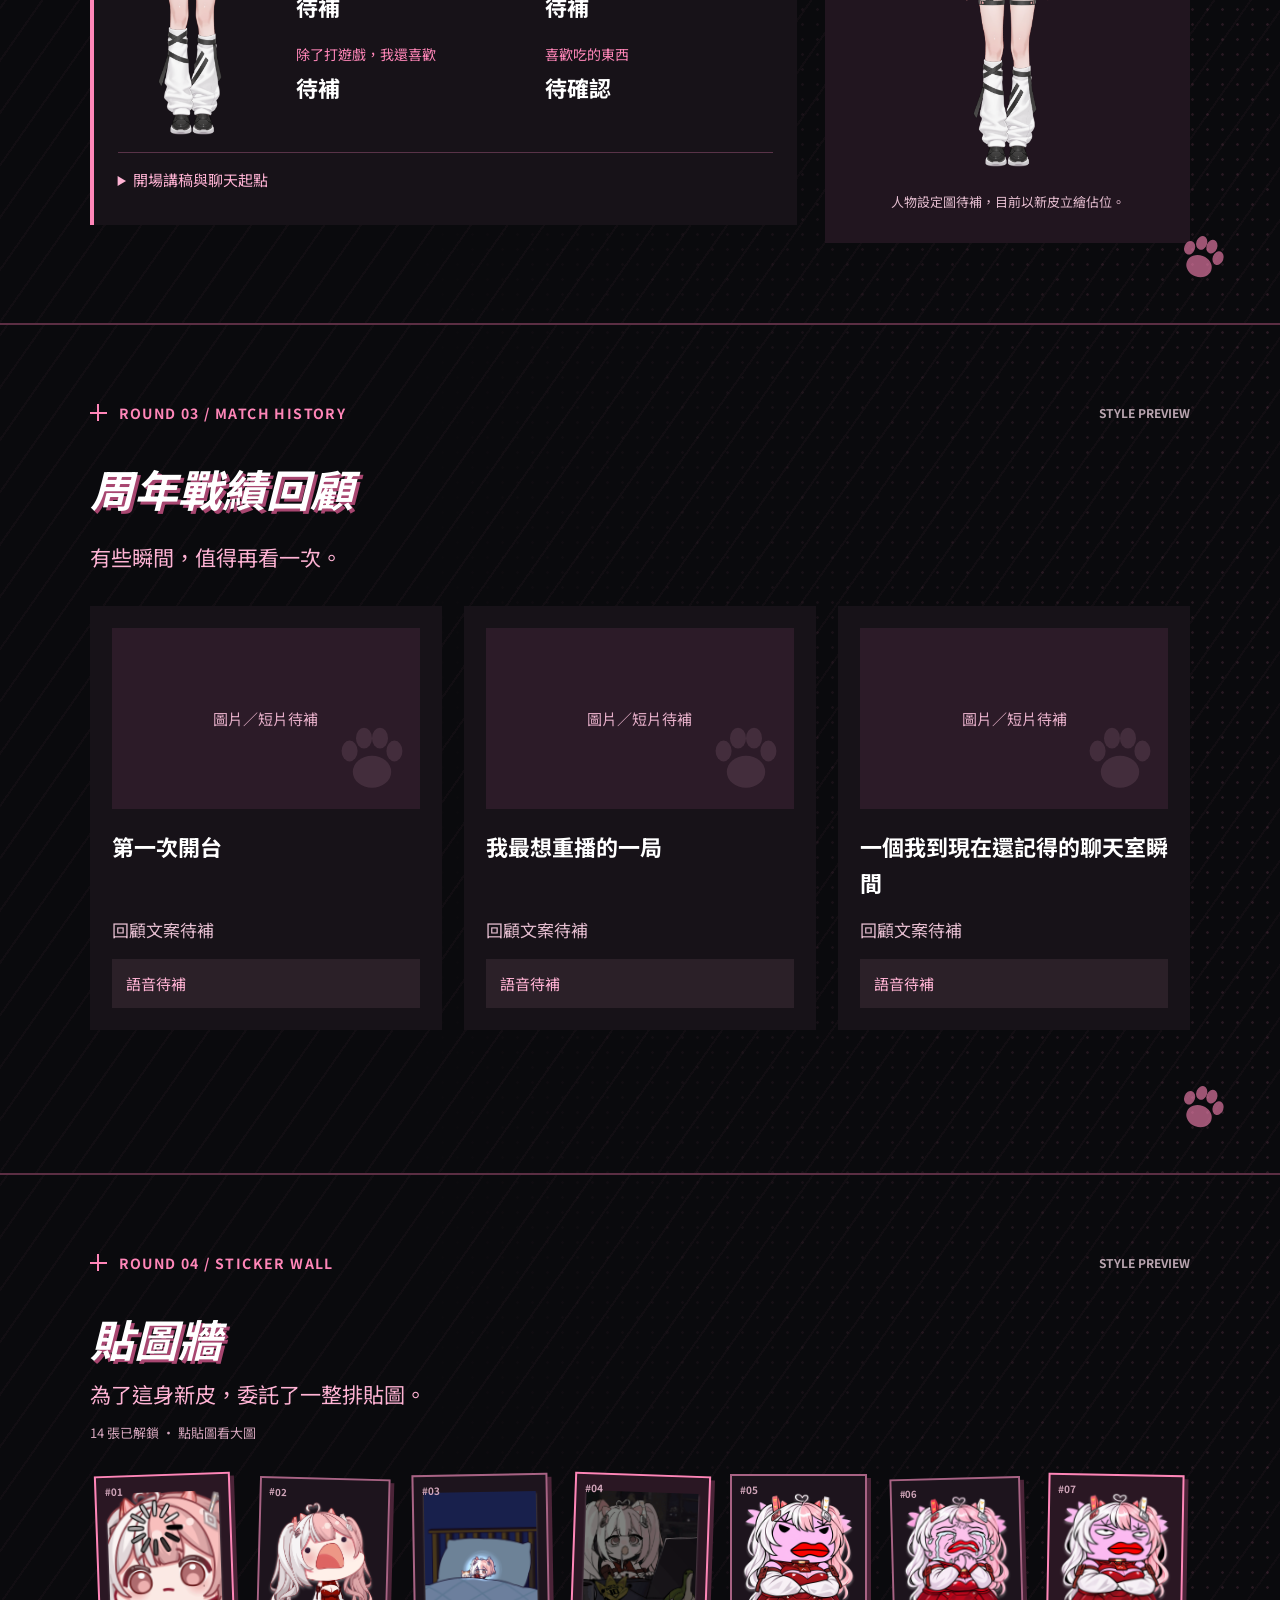
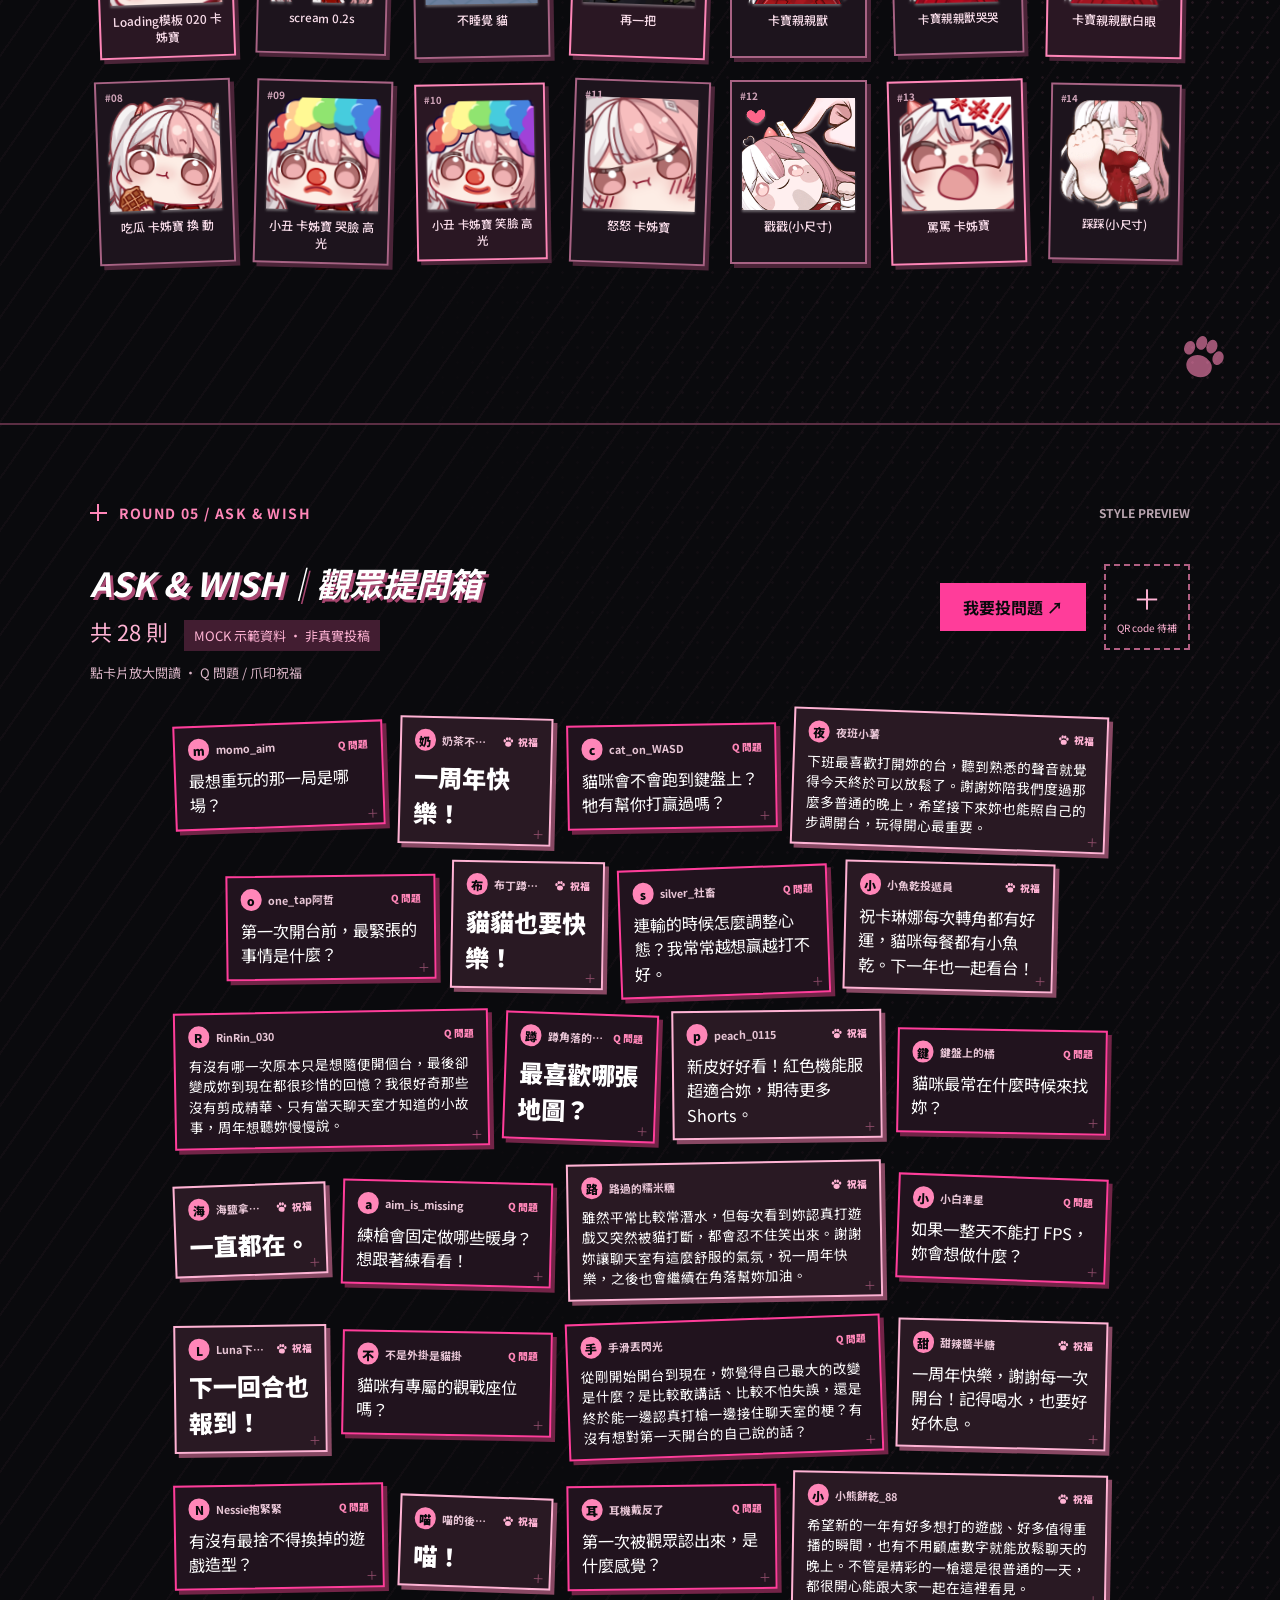
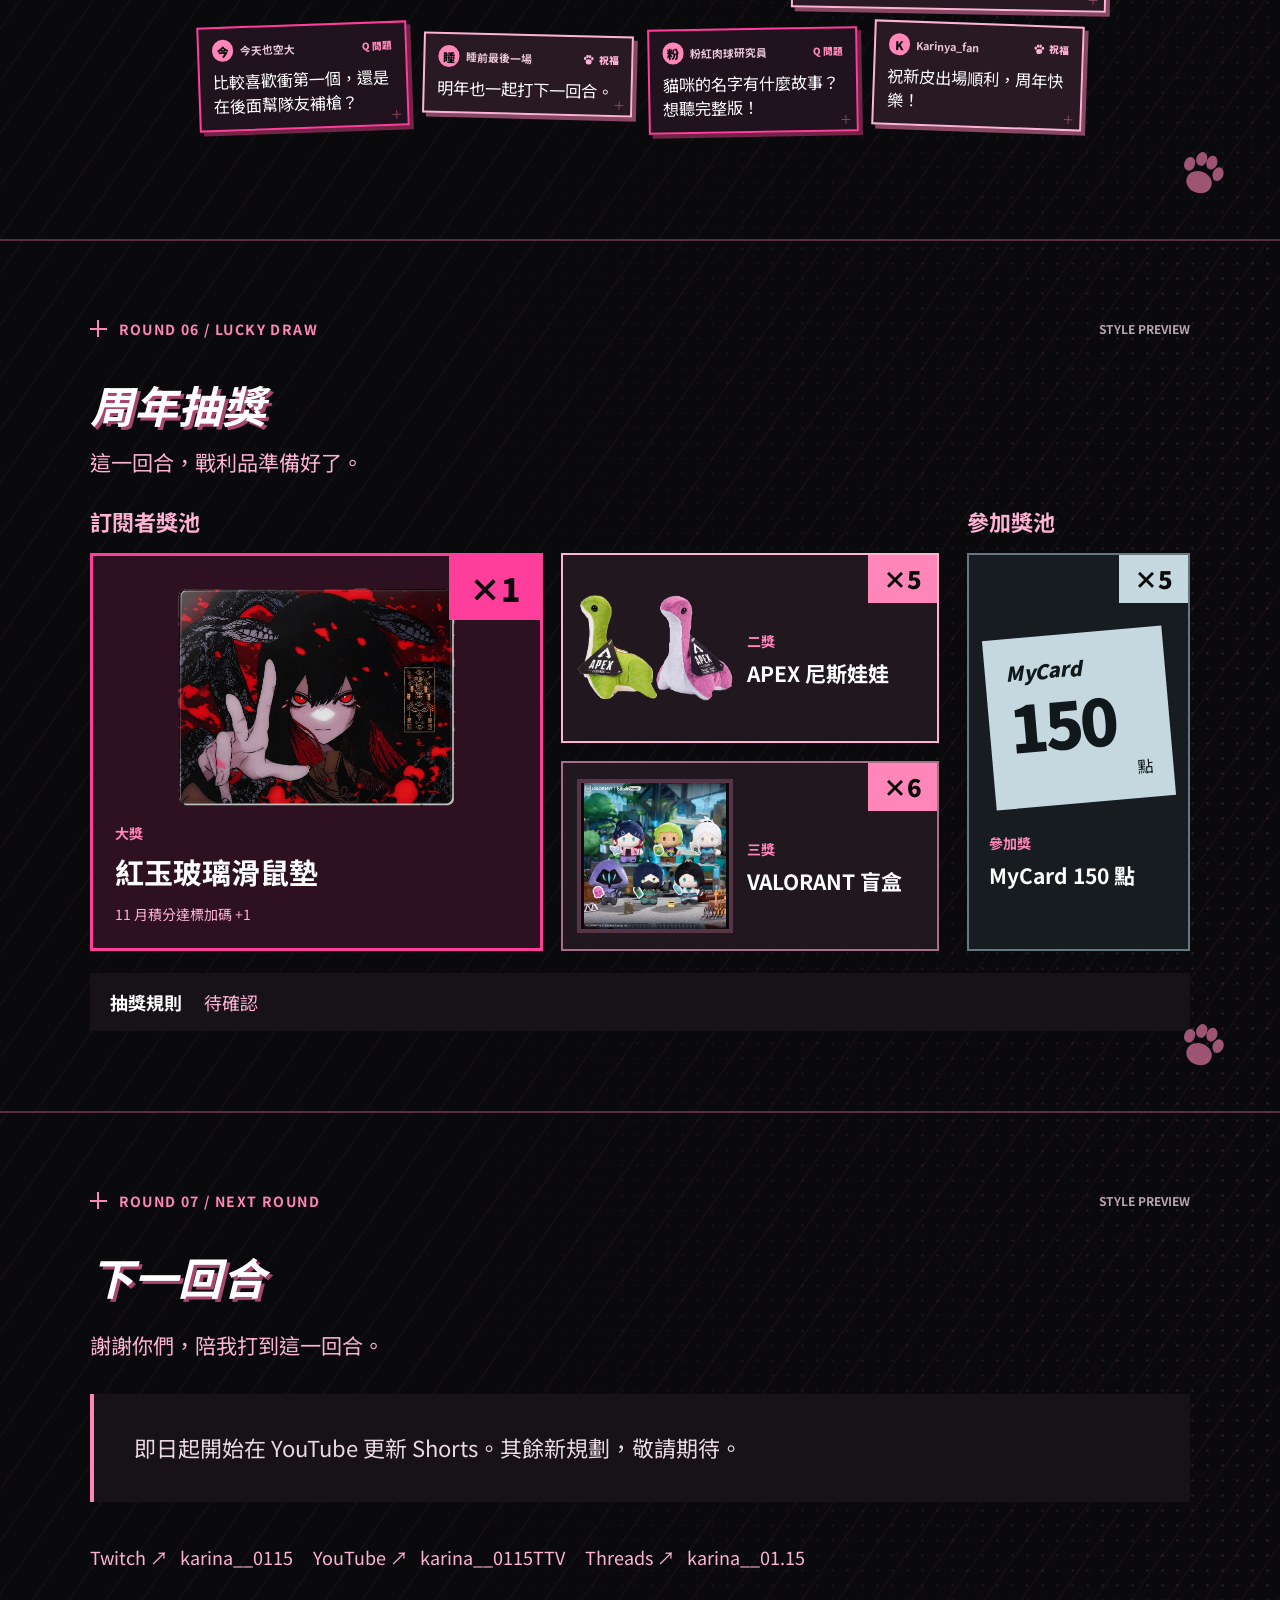
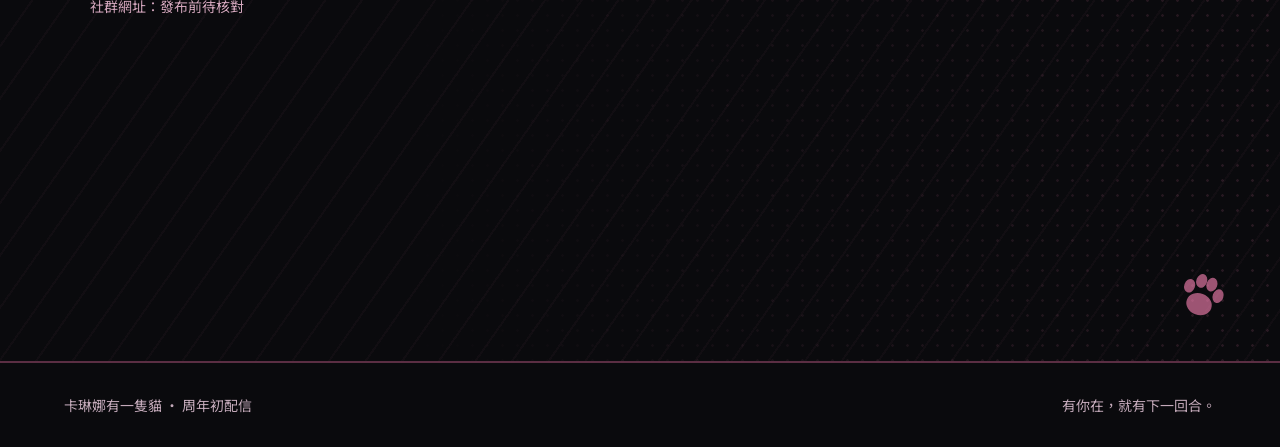
==== commit cb3addce: "Remove zoom hint text, rename ASK KARINA to ASK & WISH, add fan nickname and favorite food fields Co" ====
--- a/site/index.html
+++ b/site/index.html
@@ -25,7 +25,6 @@
   <div class="zoom-top"><span id="zoom-type" class="card-type"></span><button type="button" id="zoom-close" aria-label="關閉放大卡片">關閉 ×</button></div>
   <div class="zoom-person"><span id="zoom-avatar" class="wall-avatar" aria-hidden="true"></span><h2 id="zoom-name"></h2></div>
   <p id="zoom-text" class="zoom-text"></p><div class="zoom-controls"><button id="zoom-prev" type="button">← 上一則</button><span id="zoom-position" aria-live="polite"></span><button id="zoom-next" type="button">下一則 →</button></div>
-  <p class="zoom-hint">← → 切換卡片 · Esc 關閉</p>
 </dialog>
 <dialog id="sticker-zoom" class="sticker-zoom" aria-labelledby="sticker-zoom-name">
   <div class="sticker-zoom-top"><span id="sticker-zoom-position"></span><button id="sticker-zoom-close" type="button">關閉 ×</button></div>
--- a/site/board.css
+++ b/site/board.css
@@ -1,7 +1,7 @@
-﻿/* Rose-black viewer wall. Intentional tilted cards, scaled to the broadcast frame. */
+/* Rose-black viewer wall. Intentional tilted cards, scaled to the broadcast frame. */
 .board-round .section-content{max-width:none;padding-top:0}.board-heading{display:flex;align-items:center;justify-content:space-between;gap:24px}.board-heading h2{font-size:clamp(28px,2.6vw,48px);margin:0 0 12px}.board-heading h2 span{white-space:nowrap}.board-count{display:inline-block;font-size:22px;margin:0 16px 0 0;color:var(--light);font-variant-numeric:tabular-nums}.board-source{display:inline-block;margin:0;font-size:13px;color:var(--light);background:#421d31;padding:6px 10px}.board-entry{display:flex;gap:18px;align-items:center;flex:none}.qr-slot{width:86px;height:86px;border:2px dashed #b15f82;display:flex;flex-direction:column;justify-content:center;align-items:center;color:var(--light);font-size:10px;gap:2px}.qr-slot>span:first-child{font-size:28px}.qr-slot img{width:100%;height:100%;object-fit:contain;background:white}.board-help{font-size:13px;color:#dbb6c8;margin:12px 0 3px}.board-cloud{--board-fs:19px;display:flex;flex-wrap:wrap;justify-content:center;align-items:center;align-content:flex-start;gap:1.1em 1em;font-size:var(--board-fs);padding:24px 15px 30px;overflow-x:hidden;overflow-y:auto}.wall-card{position:relative;display:block;flex:none;width:14em;max-width:calc(100% - 12px);min-height:0;padding:.75em .85em;text-align:left;font-size:inherit;font-weight:400;color:#fff;background:#21131e;border:2px solid var(--hot);box-shadow:4px 4px 0 #722447;transform:translateY(var(--lift)) rotate(var(--tilt));cursor:zoom-in;white-space:normal}.wall-card.blessing{background:#291923;border-color:var(--light);box-shadow:4px 4px 0 #884863}.wall-card[data-length=short]{width:10.2em}.wall-card[data-length=long]{width:21em}.wall-card-head{display:flex;align-items:center;gap:.4em;margin-bottom:.55em;min-width:0}.wall-avatar{display:inline-grid;place-items:center;width:1.8em;height:1.8em;flex:none;border-radius:50%;background:var(--pink);color:var(--black);font-size:.8em;font-weight:900}.wall-name{font-size:.72em;font-weight:700;white-space:nowrap;overflow:hidden;text-overflow:ellipsis;min-width:0;flex:1;color:#e7c5d5}.card-type{display:inline-flex;align-items:center;gap:4px;color:var(--pink);font-size:.65em;font-weight:900;white-space:nowrap}.card-type svg{width:1.3em;height:1.3em}.blessing .card-type{color:var(--light)}.wall-text{display:block;line-height:1.5;font-size:1.08em;overflow-wrap:anywhere;white-space:pre-wrap}.wall-card[data-length=short] .wall-text{font-size:1.6em;font-weight:900}.wall-card[data-length=long] .wall-text{font-size:.9em}.wall-card:after{content:'＋';position:absolute;right:5px;bottom:2px;font-size:12px;color:var(--pink);opacity:.5}.wall-card:hover{background:#3c1a2f;color:white;border-color:#fff;z-index:2}.wall-card:focus-visible{outline:3px solid white;outline-offset:4px}.board-round:before{opacity:.08}
-.card-zoom{width:min(1000px,calc(100% - 40px));max-height:calc(100svh - 48px);padding:36px 42px;color:#fff;background:#21131e;border:3px solid var(--hot);box-shadow:10px 10px 0 #722447;overflow-y:auto;overflow-wrap:anywhere}.card-zoom::backdrop{background:#050307e8}.card-zoom.blessing{border-color:var(--light);background:#291923}.zoom-top{display:flex;align-items:center;justify-content:space-between;gap:20px;margin-bottom:26px}.zoom-top .card-type{font-size:19px}.zoom-top button{background:#422238;min-height:44px;padding:10px 18px}.zoom-person{display:flex;align-items:center;gap:16px}.zoom-person .wall-avatar{font-size:26px;width:62px;height:62px}.zoom-person h2{font-size:26px;font-style:normal;text-shadow:none;margin:0;line-height:1.5}.zoom-text{font-size:clamp(30px,3vw,54px);line-height:1.65;margin:28px 0 36px;white-space:pre-wrap}.zoom-text.long{font-size:clamp(24px,2.1vw,38px)}.zoom-controls{display:flex;align-items:center;justify-content:space-between;gap:16px}.zoom-controls button{background:var(--pink);color:var(--black);min-height:48px}.zoom-controls span{color:var(--light);font-size:16px;font-variant-numeric:tabular-nums}.zoom-hint{font-size:13px;color:#dab2c5;margin:22px 0 0;text-align:center}.zoom-open{overflow:hidden}
+.card-zoom{width:min(1000px,calc(100% - 40px));max-height:calc(100svh - 48px);padding:36px 42px;color:#fff;background:#21131e;border:3px solid var(--hot);box-shadow:10px 10px 0 #722447;overflow-y:auto;overflow-wrap:anywhere}.card-zoom::backdrop{background:#050307e8}.card-zoom.blessing{border-color:var(--light);background:#291923}.zoom-top{display:flex;align-items:center;justify-content:space-between;gap:20px;margin-bottom:26px}.zoom-top .card-type{font-size:19px}.zoom-top button{background:#422238;min-height:44px;padding:10px 18px}.zoom-person{display:flex;align-items:center;gap:16px}.zoom-person .wall-avatar{font-size:26px;width:62px;height:62px}.zoom-person h2{font-size:26px;font-style:normal;text-shadow:none;margin:0;line-height:1.5}.zoom-text{font-size:clamp(30px,3vw,54px);line-height:1.65;margin:28px 0 36px;white-space:pre-wrap}.zoom-text.long{font-size:clamp(24px,2.1vw,38px)}.zoom-controls{display:flex;align-items:center;justify-content:space-between;gap:16px}.zoom-controls button{background:var(--pink);color:var(--black);min-height:48px}.zoom-controls span{color:var(--light);font-size:16px;font-variant-numeric:tabular-nums}.zoom-open{overflow:hidden}
 @media(min-width:701px){body.present .board-round .section-content{height:calc(100% - 42px);display:flex;flex-direction:column}body.present .board-round .board-cloud{flex:1;min-height:0}body.present .board-round{padding-top:26px;padding-bottom:85px}body.present .board-round .round-top{margin-bottom:14px}}
-@media(max-width:700px){.board-heading{align-items:start;flex-direction:column;gap:18px}.board-heading h2{font-size:29px;line-height:1.5;margin-bottom:10px}.board-heading h2 span{display:block;font-size:27px}.board-count{font-size:20px;margin-right:10px}.board-source{font-size:11px;margin-top:6px}.board-entry{width:100%;justify-content:space-between;gap:12px}.board-entry .button{font-size:16px}.qr-slot{width:70px;height:70px;font-size:9px}.qr-slot>span:first-child{font-size:21px}.board-help{font-size:12px;margin-top:18px}.board-cloud{display:grid;grid-template-columns:minmax(0,1fr);gap:22px;padding:20px 6px 32px;overflow:visible;font-size:18px}.wall-card,.wall-card[data-length=short],.wall-card[data-length=long]{width:100%;max-width:100%;transform:none;padding:18px;font-size:18px;animation:none}.wall-card-head{margin-bottom:14px}.wall-name{font-size:13px}.card-type{font-size:12px}.wall-avatar{font-size:14px}.wall-text,.wall-card[data-length=long] .wall-text{font-size:17px;line-height:1.75}.wall-card[data-length=short] .wall-text{font-size:28px}.card-zoom{width:calc(100% - 28px);max-height:calc(100svh - 32px);padding:22px 20px;box-shadow:5px 5px 0 #722447}.zoom-top{margin-bottom:22px}.zoom-top .card-type{font-size:16px}.zoom-top button{font-size:14px;padding:8px 12px}.zoom-person{gap:12px}.zoom-person .wall-avatar{font-size:22px;width:46px;height:46px}.zoom-person h2{font-size:20px}.zoom-text,.zoom-text.long{font-size:24px;line-height:1.7;margin:22px 0 28px}.zoom-controls{gap:8px;flex-wrap:wrap}.zoom-controls button{font-size:13px;padding:10px 12px}.zoom-controls span{font-size:12px}.zoom-hint{font-size:11px}.board-round .round-top .round-number{font-size:10px}}
+@media(max-width:700px){.board-heading{align-items:start;flex-direction:column;gap:18px}.board-heading h2{font-size:29px;line-height:1.5;margin-bottom:10px}.board-heading h2 span{display:block;font-size:27px}.board-count{font-size:20px;margin-right:10px}.board-source{font-size:11px;margin-top:6px}.board-entry{width:100%;justify-content:space-between;gap:12px}.board-entry .button{font-size:16px}.qr-slot{width:70px;height:70px;font-size:9px}.qr-slot>span:first-child{font-size:21px}.board-help{font-size:12px;margin-top:18px}.board-cloud{display:grid;grid-template-columns:minmax(0,1fr);gap:22px;padding:20px 6px 32px;overflow:visible;font-size:18px}.wall-card,.wall-card[data-length=short],.wall-card[data-length=long]{width:100%;max-width:100%;transform:none;padding:18px;font-size:18px;animation:none}.wall-card-head{margin-bottom:14px}.wall-name{font-size:13px}.card-type{font-size:12px}.wall-avatar{font-size:14px}.wall-text,.wall-card[data-length=long] .wall-text{font-size:17px;line-height:1.75}.wall-card[data-length=short] .wall-text{font-size:28px}.card-zoom{width:calc(100% - 28px);max-height:calc(100svh - 32px);padding:22px 20px;box-shadow:5px 5px 0 #722447}.zoom-top{margin-bottom:22px}.zoom-top .card-type{font-size:16px}.zoom-top button{font-size:14px;padding:8px 12px}.zoom-person{gap:12px}.zoom-person .wall-avatar{font-size:22px;width:46px;height:46px}.zoom-person h2{font-size:20px}.zoom-text,.zoom-text.long{font-size:24px;line-height:1.7;margin:22px 0 28px}.zoom-controls{gap:8px;flex-wrap:wrap}.zoom-controls button{font-size:13px;padding:10px 12px}.zoom-controls span{font-size:12px}.board-round .round-top .round-number{font-size:10px}}
 @media(prefers-reduced-motion:no-preference) and (min-width:701px){.wall-card{animation:wall-drift 6s ease-in-out var(--delay) infinite alternate}.wall-card.is-new{animation:card-arrive .45s ease-out,wall-drift 6s ease-in-out .45s infinite alternate}@keyframes wall-drift{from{transform:translateY(calc(var(--lift) - 3px)) rotate(var(--tilt))}to{transform:translateY(calc(var(--lift) + 3px)) rotate(var(--tilt))}}@keyframes card-arrive{from{opacity:0;transform:translateY(16px) rotate(var(--tilt)) scale(.94)}to{opacity:1;transform:translateY(var(--lift)) rotate(var(--tilt))}}}
 @media(prefers-reduced-motion:no-preference) and (max-width:700px){.wall-card.is-new{animation:mobile-card-arrive .35s ease-out}@keyframes mobile-card-arrive{from{opacity:0;transform:translateY(12px)}to{opacity:1;transform:none}}}
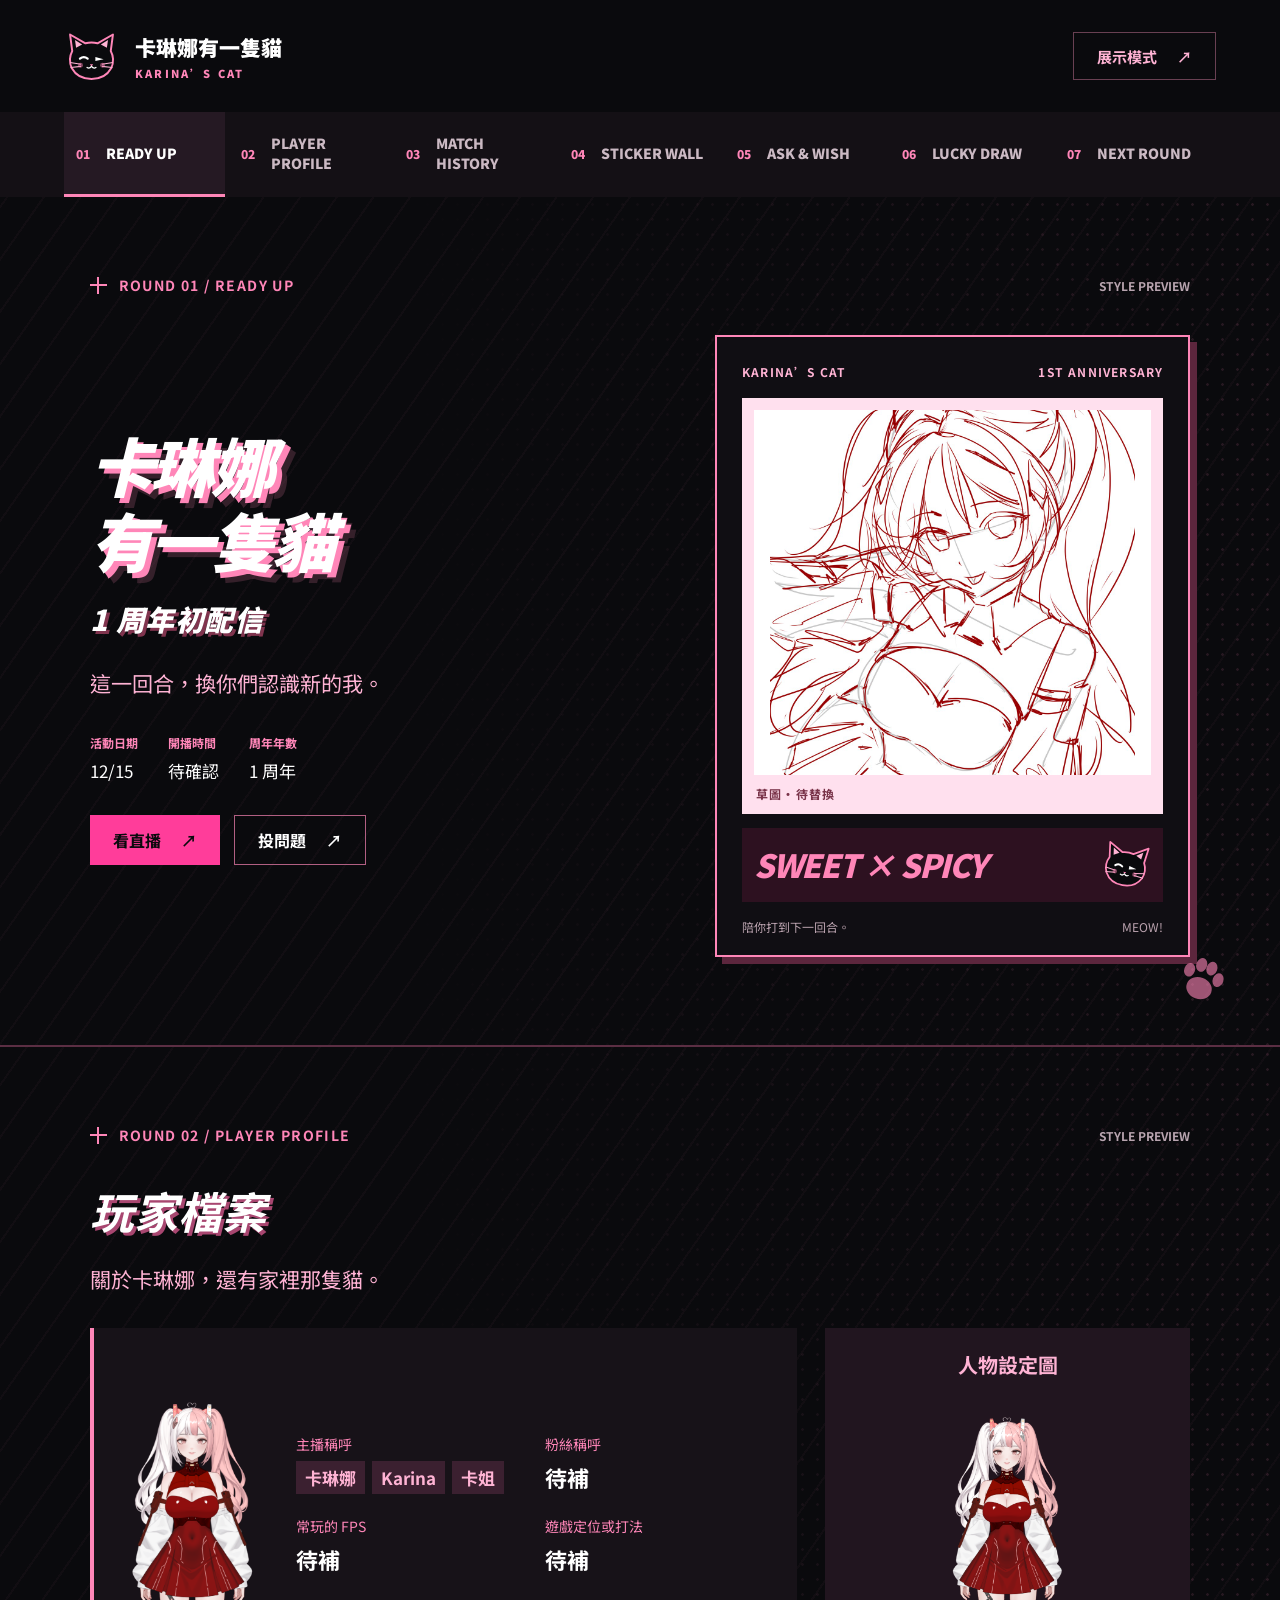
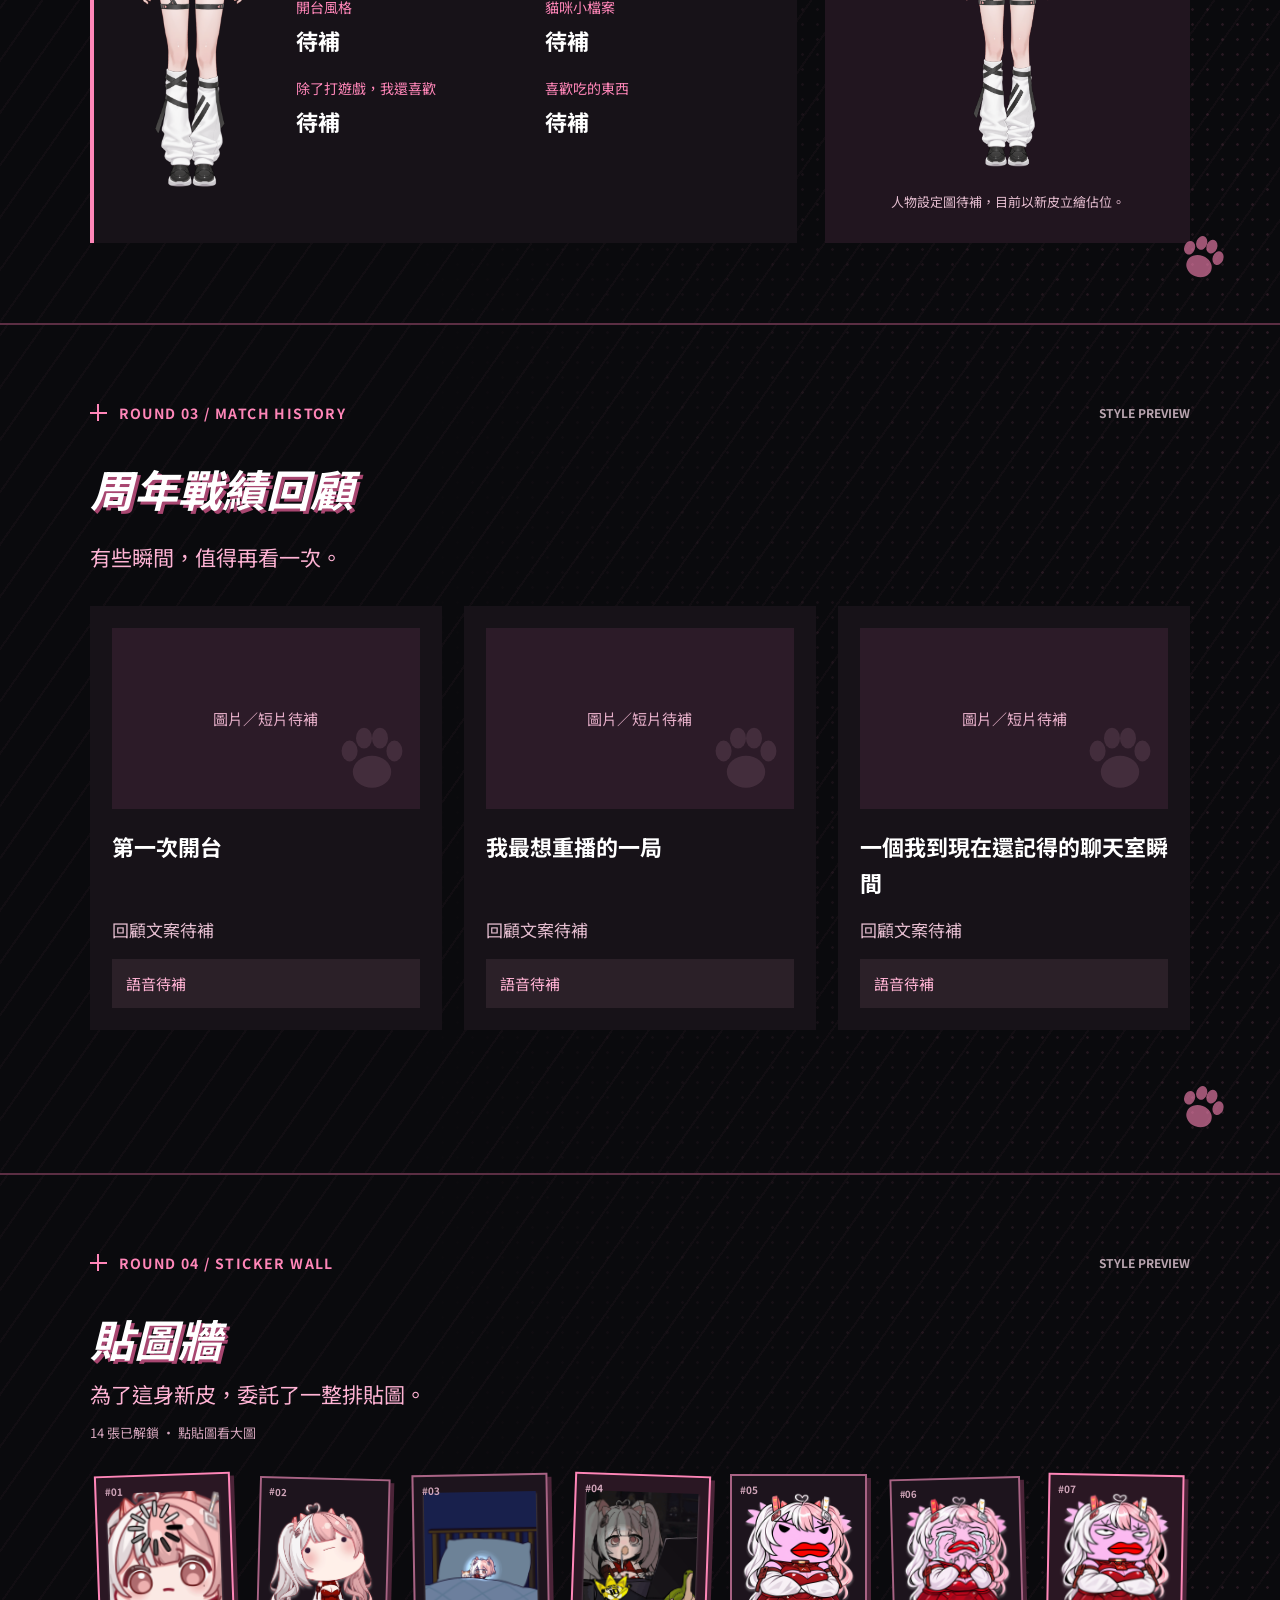
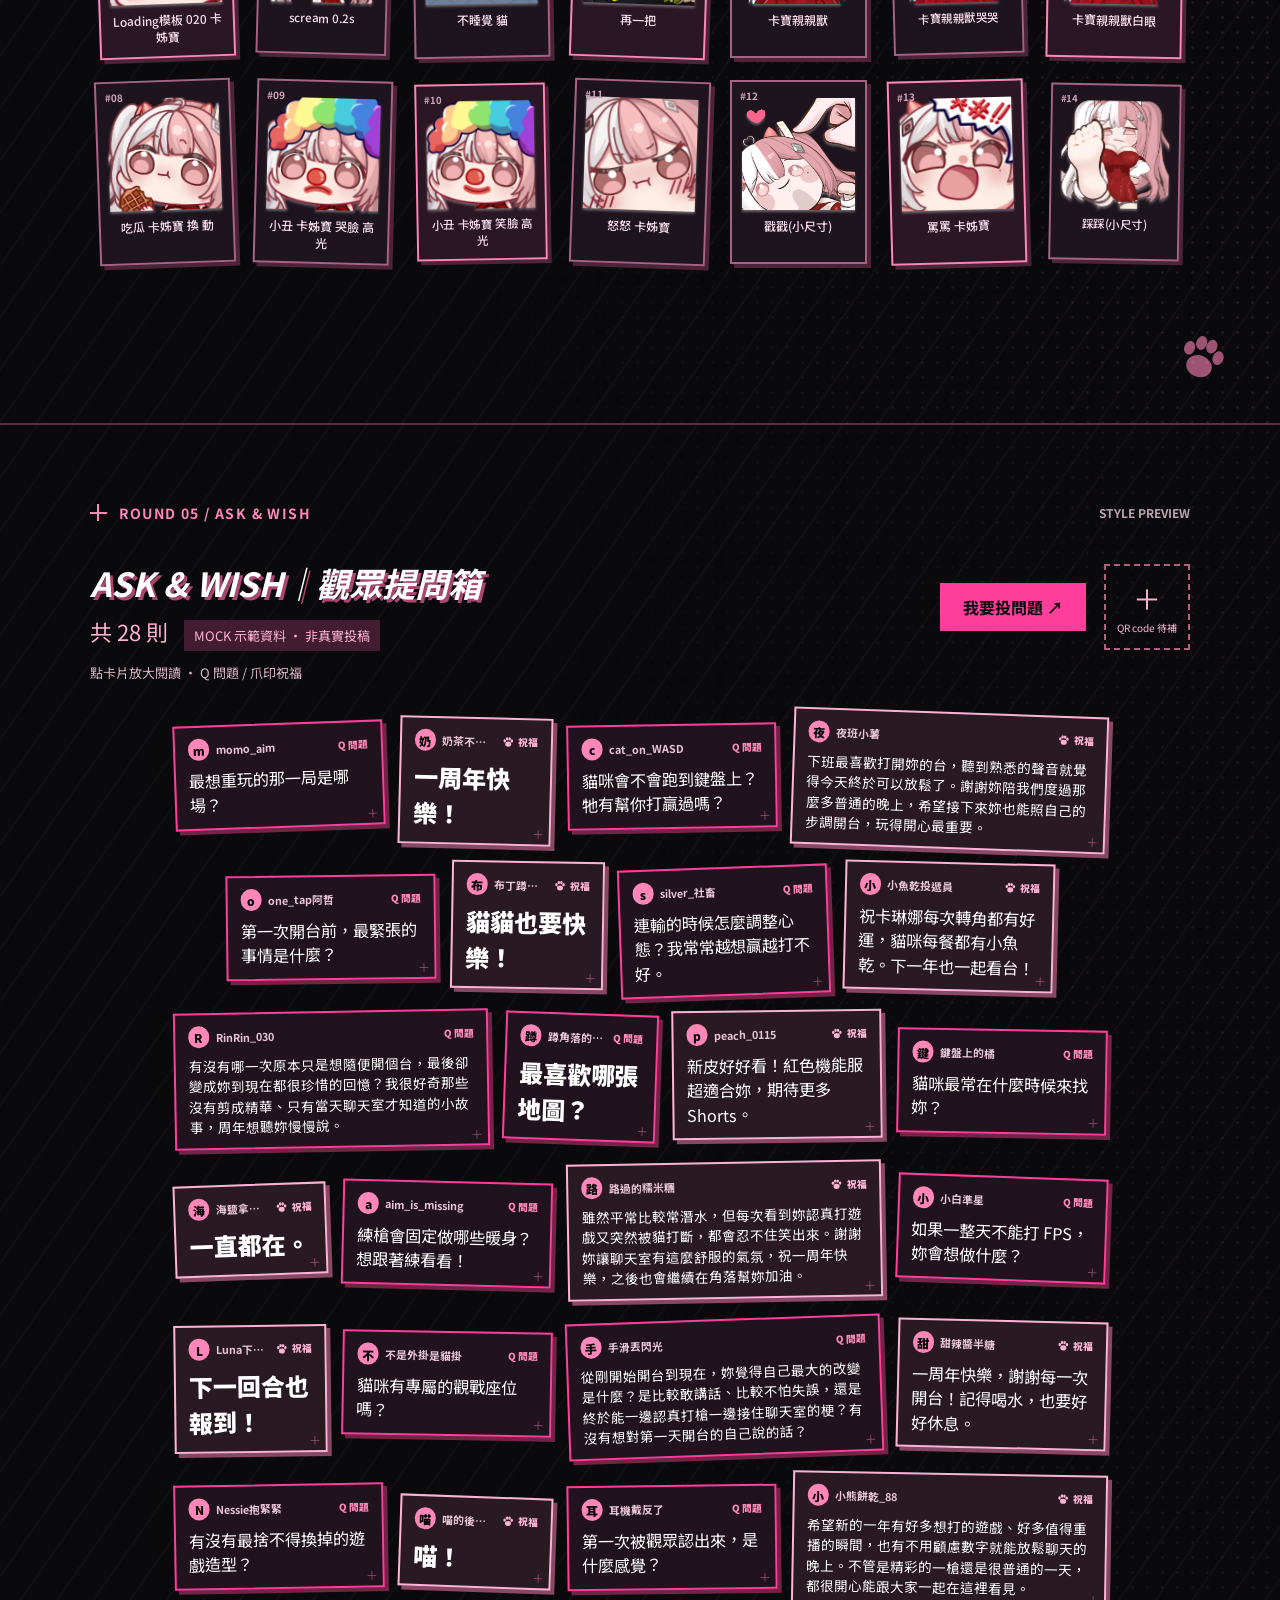
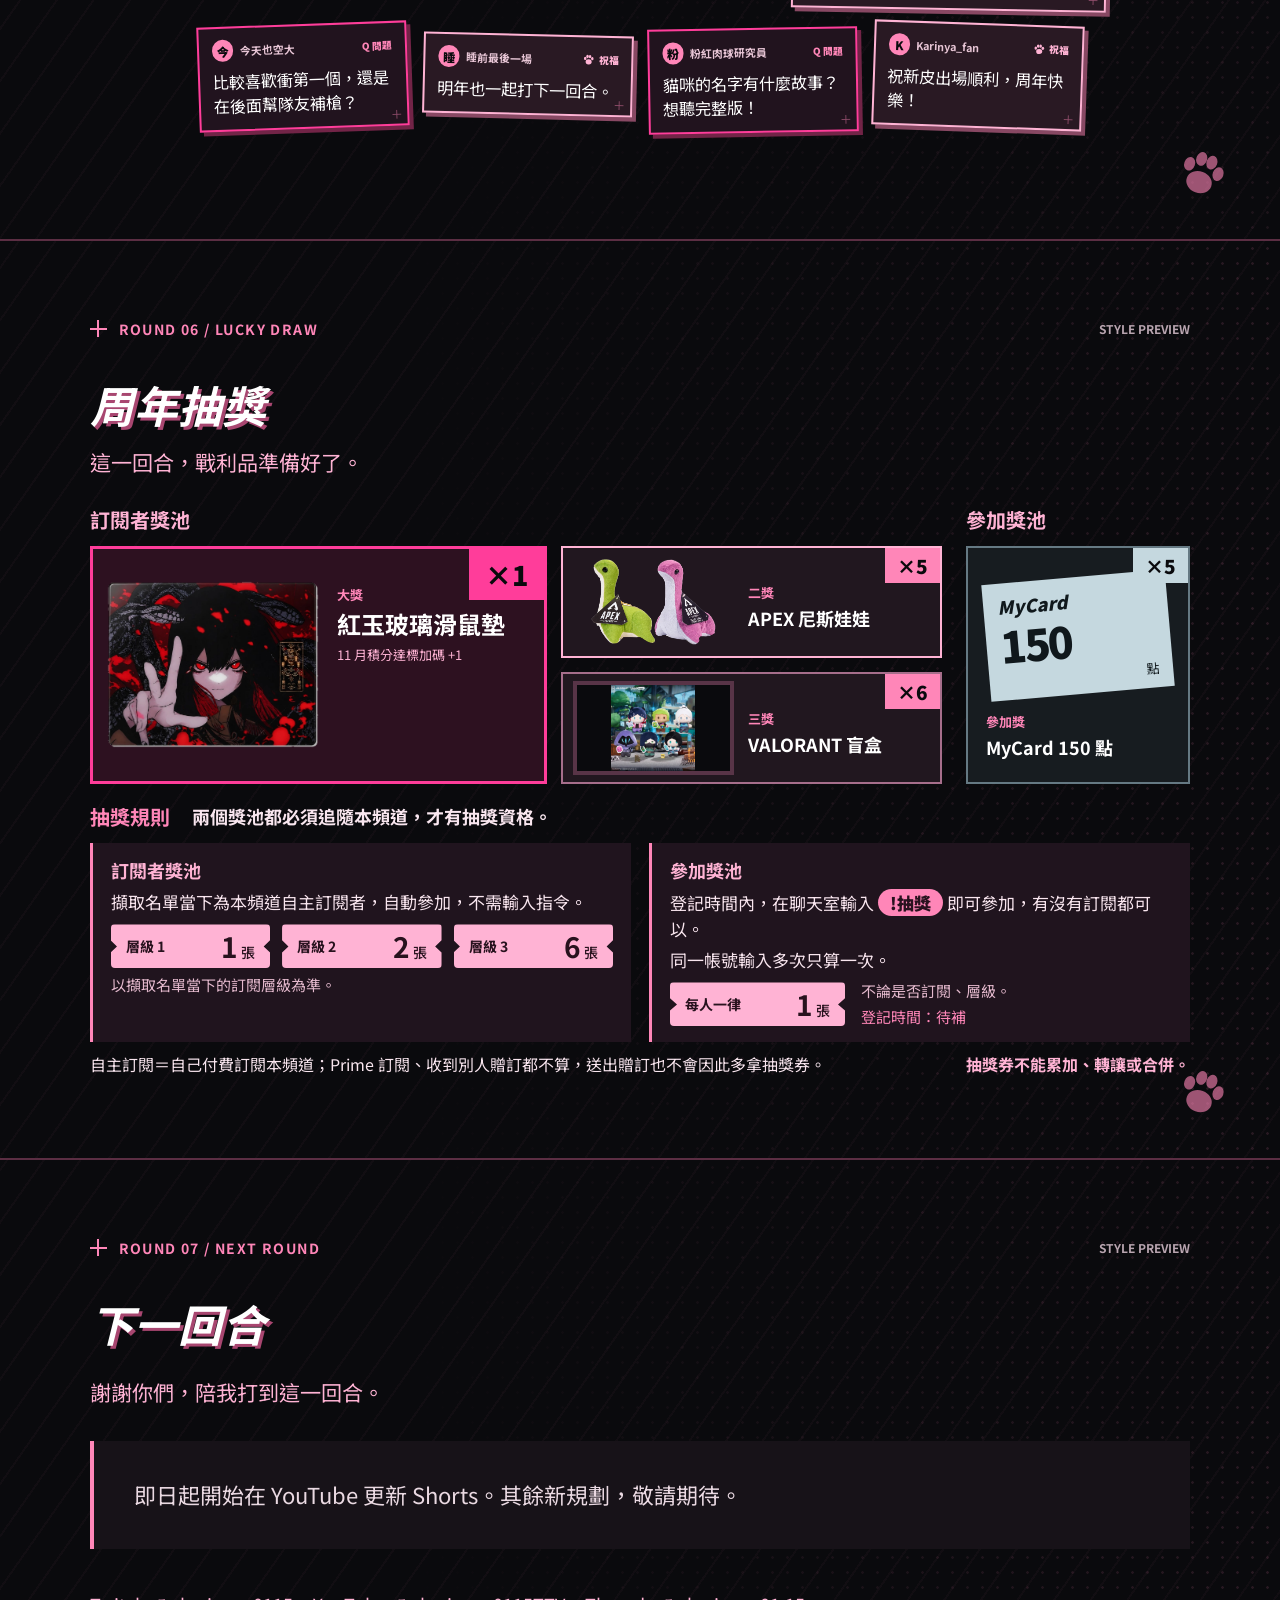
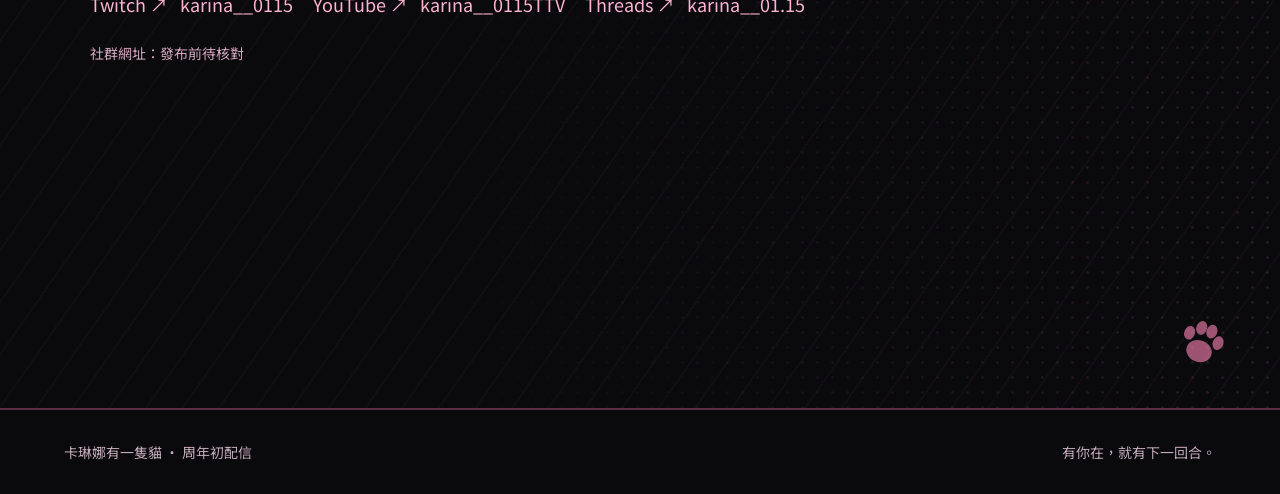
==== commit 48a00d93: "Add Open Graph tags for link previews Co-Authored-By: Claude Sonnet 5.5 <noreply@anthropic.com>" ====
--- a/site/index.html
+++ b/site/index.html
@@ -3,7 +3,11 @@
 <head>
 <meta charset="utf-8"><meta name="viewport" content="width=device-width, initial-scale=1">
 <title>卡琳娜有一隻貓｜周年初配信</title>
-<meta name="description" content="卡琳娜有一隻貓周年初配信，一起迎接下一回合。">
+<meta property="og:type" content="website">
+  <meta property="og:site_name" content="卡琳娜有一隻貓">
+  <meta property="og:title" content="卡琳娜有一隻貓｜周年初配信">
+  <meta property="og:description" content="這一回合，換你們認識新的我。">
+  <meta name="description" content="卡琳娜有一隻貓周年初配信，一起迎接下一回合。">
 <link rel="icon" href="data:image/svg+xml,%3Csvg xmlns='http://www.w3.org/2000/svg' viewBox='0 0 40 40'%3E%3Cpath fill='%23ff86b8' d='M5 25V5l12 8h6L35 5v20Q20 42 5 25'/%3E%3C/svg%3E">
 <link rel="preconnect" href="https://fonts.googleapis.com"><link rel="preconnect" href="https://fonts.gstatic.com" crossorigin>
 <link href="https://fonts.googleapis.com/css2?family=Noto+Sans+TC:wght@400;500;700;900&display=swap" rel="stylesheet">
--- a/site/style.css
+++ b/site/style.css
@@ -1,4 +1,4 @@
-﻿:root{--black:#0a0a0d;--pink:#ff86b8;--light:#ffb3d4;--hot:#ff3d9a;--surface:#171218;color-scheme:dark;font-family:'Noto Sans TC','Microsoft JhengHei',sans-serif;color:#fff;background:var(--black)}
+:root{--black:#0a0a0d;--pink:#ff86b8;--light:#ffb3d4;--hot:#ff3d9a;--surface:#171218;color-scheme:dark;font-family:'Noto Sans TC','Microsoft JhengHei',sans-serif;color:#fff;background:var(--black)}
 *{box-sizing:border-box}body{margin:0}button,a,input,textarea{-webkit-tap-highlight-color:transparent}button,input,textarea{font:inherit}a{color:inherit;text-decoration:none}button,.button{cursor:pointer;min-height:48px;border:0;padding:12px 23px;font-weight:700;background:#292029;color:#fff;display:inline-flex;align-items:center;justify-content:center;gap:20px}button:hover,.button:hover{background:var(--light);color:var(--black)}button:active,.button:active{transform:translateY(2px)}:focus-visible{outline:3px solid #fff;outline-offset:5px}[hidden]{display:none!important}.symbols{position:absolute;width:0;height:0}.skip{position:fixed;top:-100px;z-index:20;background:var(--hot);padding:14px}.skip:focus{top:10px}
 header{height:112px;padding:0 5%;display:flex;align-items:center;justify-content:space-between;background:var(--black)}.brand{display:flex;gap:16px;align-items:center;font-size:21px;font-weight:900}.brand svg{width:55px;height:55px}.brand small{display:block;font-size:11px;letter-spacing:.2em;color:var(--pink);margin-top:3px}#present-toggle{background:transparent;border:1px solid #694052;color:var(--light);font-size:15px}#present-toggle[aria-pressed=true]{background:var(--pink);color:var(--black)}nav{display:flex;gap:4px;padding:0 5%;background:#141015}nav a{flex:1;padding:21px 12px;font-size:14px;font-weight:900;color:#cbb9c3;display:flex;align-items:center;gap:16px;border-bottom:3px solid transparent}nav a span{color:var(--pink);font-size:12px}nav a:hover,nav a[aria-current=true]{color:#fff;border-color:var(--pink);background:#251923}
 .round{position:relative;isolation:isolate;min-height:850px;padding:78px 7% 80px;overflow:hidden;border-bottom:2px solid #5b2e43;background-image:repeating-linear-gradient(-55deg,transparent 0 28px,#ff86b808 28px 30px)}.round:before{content:'';position:absolute;z-index:-1;inset:0;background-image:radial-gradient(#ff86b8 1px,transparent 1.6px);background-size:15px 15px;opacity:.12;mask-image:linear-gradient(90deg,transparent 30%,#000)}.round-top{display:flex;justify-content:space-between;align-items:center;color:var(--pink);font-weight:700;font-size:14px;letter-spacing:.1em;margin-bottom:40px}.round-top .round-number{display:flex;align-items:center;gap:12px}.cross{width:17px;height:17px;background:linear-gradient(var(--pink),var(--pink)) center/100% 2px no-repeat,linear-gradient(var(--pink),var(--pink)) center/2px 100% no-repeat}.sample-note{color:#b9a5b0;font-size:12px;letter-spacing:0}.hero-grid{display:grid;grid-template-columns:1.2fr 1fr;align-items:center;gap:5%}h1{font-size:clamp(46px,5vw,96px);font-weight:900;line-height:1.17;letter-spacing:-.05em;margin:0 0 30px;font-style:italic;text-shadow:5px 5px 0 var(--pink),10px 10px 0 #ff86b82d}h1 span{display:block}h1 .anniversary{font-size:.45em;letter-spacing:.02em;margin-top:25px;text-shadow:3px 3px 0 #80344e}h2{font-size:clamp(30px,3.4vw,62px);font-style:italic;margin:0 0 25px;line-height:1.2;text-shadow:3px 3px 0 #a84670}.lead{font-size:clamp(19px,1.65vw,30px);line-height:1.7;margin:0 0 30px;color:var(--light)}.event{display:flex;gap:30px;font-size:17px;margin:32px 0}.event strong{display:block;color:var(--pink);font-size:12px;margin-bottom:7px}.actions{display:flex;gap:14px;flex-wrap:wrap}.primary{background:var(--hot);color:var(--black)}.secondary{background:transparent;border:1px solid #b15f82;color:#fff}.hero-art{position:relative;padding:26px 25px 20px;border:2px solid var(--pink);box-shadow:7px 7px 0 #5c263d;background:#100e13;transform:rotate(2deg)}.art-bar{display:flex;justify-content:space-between;font-size:12px;font-weight:700;letter-spacing:.1em;color:var(--light)}.hero-cat{display:block;width:86%;height:310px;margin:24px auto;transform:rotate(-7deg)}.art-caption{font-size:clamp(26px,3vw,51px);font-weight:900;font-style:italic;color:var(--pink);text-align:center;line-height:1.1;letter-spacing:-.04em}.art-bottom{margin-top:25px;display:flex;justify-content:space-between;font-size:12px;color:#bba3af}.paw{width:54px;height:54px;color:var(--pink);position:absolute;right:4%;bottom:38px;transform:rotate(20deg);opacity:.6}.section-content{max-width:1300px;margin:0 auto}.placeholder{padding:34px 40px;background:var(--surface);border-left:4px solid var(--pink);font-size:22px;line-height:1.8;color:#ead9e2;max-width:1100px}.placeholder small{display:block;color:var(--pink);font-size:14px;margin-bottom:12px}.placeholder p{margin:0}.memory-list{margin-top:20px;display:flex;gap:12px;flex-wrap:wrap}.memory-list span{background:#30202c;padding:10px 16px;font-size:16px}.socials{display:flex;flex-wrap:wrap;gap:20px;margin-top:30px}.socials a{padding:12px 0;color:var(--light);font-size:18px}.socials a:hover{text-decoration:underline}.question-box{margin-top:24px;max-width:760px}.question-box label{display:block;font-size:18px;margin-bottom:10px}textarea{width:100%;min-height:100px;resize:vertical;padding:16px;border:1px solid #694052;background:#100e13;color:#fff;font-size:18px}.form-meta{display:flex;justify-content:space-between;gap:10px;font-size:14px;margin:8px 0 18px;color:var(--light)}.login-buttons{display:flex;gap:12px;flex-wrap:wrap}button:disabled{opacity:.45;cursor:not-allowed}.connection{color:var(--light);font-size:16px;margin:0 0 15px}footer{padding:32px 5%;display:flex;justify-content:space-between;font-size:14px;color:#c4aaba}.presentation-controls{position:fixed;bottom:25px;left:7%;right:7%;display:flex;align-items:center;gap:18px;z-index:5}.presentation-controls button{background:#32202c}.key-hint{margin-left:auto;font-size:13px;color:#c4aaba}body.present footer{display:none}body.present .round{display:none;min-height:calc(100svh - 180px);padding-top:45px;padding-bottom:110px}body.present .round.active{display:block}body.present .round-top{margin-bottom:35px}body.present .section-content{padding-top:35px}body.present #position{font-size:14px;color:var(--pink)}
@@ -7,10 +7,17 @@
 @media(prefers-reduced-motion:no-preference){button,.button{transition:transform .16s ease,background .16s ease}.hero-cat{animation:tilt 6s ease-in-out infinite}.eyes{transform-origin:100px 98px;animation:blink 5s infinite} @keyframes tilt{50%{transform:rotate(0)}}@keyframes blink{0%,43%,47%,100%{transform:scaleY(1)}45%{transform:scaleY(.12)}}}
 /* UPDATE #1: new outfit, memories and six-round loot display. */
 .skin-art{transform:none;overflow:hidden;padding-bottom:20px}.hero-skin{display:block;width:100%;height:425px;object-fit:cover;object-position:49% center}.skin-art .art-caption{display:flex;align-items:center;justify-content:space-between;gap:12px;margin-top:0;padding:14px 12px;background:#2d1120;font-size:clamp(26px,2.5vw,44px)}.skin-art .art-bottom{margin-top:16px}.cat-sticker{position:static;width:50px;height:46px;flex:none;transform:rotate(10deg)}
-.profile-layout{display:grid;grid-template-columns:1.45fr .75fr;gap:28px;align-items:start}.player-card{background:var(--surface);border-left:4px solid var(--pink);padding:24px}.player-intro{display:grid;grid-template-columns:150px 1fr;gap:28px;align-items:center}.player-intro>img{width:150px;height:400px;object-fit:cover;object-position:49.3% center}.player-intro dl{display:grid;grid-template-columns:1fr 1fr;gap:22px;margin:0}.player-intro dt{font-size:14px;color:var(--pink);margin-bottom:7px}.player-intro dd{font-size:22px;margin:0;font-weight:700}.character-sheet{margin:0;text-align:center;padding:22px;background:#21151f}.character-sheet figcaption{color:var(--light);font-size:20px;font-weight:700}.character-sheet img{display:block;width:160px;height:400px;object-fit:cover;object-position:49.3% center;margin:5px auto}.character-sheet p{font-size:13px;line-height:1.6;margin:8px 0;color:#e4bdcf}.speaking-notes{padding:16px 0 0;border-top:1px solid #593348;color:#e4bdcf;font-size:15px}.speaking-notes summary{cursor:pointer;min-height:32px;color:var(--light)}.speaking-notes p{line-height:1.8}.speaking-notes li{margin:8px 0}
+.profile-layout{display:grid;grid-template-columns:1.45fr .75fr;gap:28px;align-items:start}.player-card{background:var(--surface);border-left:4px solid var(--pink);padding:24px}.player-intro{display:grid;grid-template-columns:150px 1fr;gap:28px;align-items:center}.player-intro>img{width:150px;height:400px;object-fit:cover;object-position:49.3% center}.player-intro dl{display:grid;grid-template-columns:1fr 1fr;gap:22px;margin:0}.player-intro dt{font-size:14px;color:var(--pink);margin-bottom:7px}.player-intro dd{font-size:22px;margin:0;font-weight:700}.character-sheet{margin:0;text-align:center;padding:22px;background:#21151f}.character-sheet figcaption{color:var(--light);font-size:20px;font-weight:700}.character-sheet img{display:block;width:160px;height:400px;object-fit:cover;object-position:49.3% center;margin:5px auto}.character-sheet p{font-size:13px;line-height:1.6;margin:8px 0;color:#e4bdcf}
 .history-grid{display:grid;grid-template-columns:repeat(3,minmax(0,1fr));gap:22px}.memory-card{background:var(--surface);padding:22px}.memory-media{position:relative;aspect-ratio:1.7;background:#2c1b28;display:flex;align-items:center;justify-content:center;color:#e7b0ca;font-size:15px;overflow:hidden}.memory-media svg{width:80px;height:80px;position:absolute;bottom:10px;right:8px;opacity:.12}.memory-media img,.memory-media video{width:100%;height:100%;object-fit:cover}.memory-card h3{font-size:22px;line-height:1.6;min-height:3.2em;margin:20px 0 12px}.memory-card p{font-size:17px;color:#e4bdcf}.memory-card .audio-placeholder{padding:14px;background:#2b2028;color:var(--light);font-size:15px;margin-bottom:0}.memory-card audio{max-width:100%;width:100%;margin-top:8px}.social-status{font-size:14px;color:#d4a7bd}
 .loot-pools{display:grid;grid-template-columns:minmax(0,3.8fr) minmax(0,1fr);gap:28px}.loot-pools h3{font-size:22px;color:var(--light);margin:0 0 16px}.subscriber-grid{display:grid;grid-template-columns:minmax(0,1.2fr) minmax(0,1fr);grid-template-rows:190px 190px;gap:18px}.loot-card{position:relative;min-width:0;overflow:hidden;border:2px solid #a66e8b;background:#21171f}.loot-card.grand{grid-row:span 2;border:3px solid var(--hot);background:#2d1120;display:flex;flex-direction:column;padding:22px}.loot-card.rare,.loot-card.standard{display:grid;grid-template-columns:45% 55%;align-items:center;padding:14px}.loot-card.rare{border-color:var(--light)}.loot-quantity{position:absolute;top:0;right:0;background:var(--pink);color:var(--black);font-size:24px;font-weight:900;line-height:1;padding:12px 15px;z-index:1;font-variant-numeric:tabular-nums}.grand .loot-quantity{background:var(--hot);font-size:32px;padding:16px 20px}.loot-image{min-width:0;display:flex;align-items:center;justify-content:center;min-height:0}.loot-image img{display:block;width:100%;height:140px;object-fit:contain}.grand .loot-image{flex:1}.grand .loot-image img{height:220px;margin:8px 0 15px}.framed .loot-image{border:4px solid #583447;background:#0a0a0d}.framed .loot-image img{height:146px}.loot-info{position:relative}.loot-card:not(.grand) .loot-info{padding:24px 0 0 14px}.loot-tier{color:var(--pink);font-size:14px;font-weight:700;margin:0 0 8px}.loot-info h4{font-size:21px;line-height:1.4;margin:0}.grand .loot-info h4{font-size:29px}.bonus-note{font-size:14px;color:var(--light);margin:12px 0 0;line-height:1.6}.bonus-note.achieved{background:var(--pink);color:var(--black);padding:5px 8px;font-weight:700}.participation{height:398px;display:flex;flex-direction:column;justify-content:center;padding:24px 20px;background:#171c20;border-color:#657983}.participation .loot-quantity{background:#c5d8df}.mycard-art{display:flex;flex-direction:column;background:#c5d8df;color:#10181c;transform:rotate(-5deg);padding:20px;margin:20px 0 30px}.mycard-art>span:first-child{font-weight:900;font-size:20px;font-style:italic}.mycard-art strong{font-size:64px;line-height:1.2;font-weight:900;letter-spacing:-.06em}.mycard-art>span:last-child{align-self:end;font-size:16px}.loot-card.participation .loot-info{padding:0}.draw-rules{font-size:18px;color:var(--light);padding:16px 20px;background:var(--surface);margin:22px 0 0}.draw-rules strong{margin-right:18px;color:#fff}.draw-round .section-content{max-width:1500px}.draw-round h2{margin-bottom:14px}.draw-round .lead{margin-bottom:24px}
 @media(min-width:701px){body.present .round{height:calc(100svh - 180px);min-height:0;overflow-y:auto}body.present .section-content{padding-top:0}body.present .round-top{margin-bottom:25px}body.present .skin-art{max-width:590px}body.present .hero-grid{align-items:center}body.present .round:has(.skin-art){padding-top:35px}body.present .profile-layout{margin-top:0}body.present .draw-round .lead{font-size:24px;margin-bottom:18px}body.present .draw-round h2{font-size:52px}body.present .draw-round .round-top{margin-bottom:18px}}
 @media(min-width:701px) and (max-width:1100px){nav a{font-size:11px;gap:7px;padding:20px 7px}.loot-pools{grid-template-columns:1fr}.participation{height:auto;display:grid;grid-template-columns:170px 1fr;gap:30px}.mycard-art{margin:10px}.player-intro{grid-template-columns:100px 1fr;gap:15px}.player-intro>img{width:100px}.player-intro dl{grid-template-columns:1fr}.profile-layout{grid-template-columns:1fr 1fr}}
-@media(max-width:700px){nav a{flex-basis:33.333%;min-height:44px;font-size:10px;gap:5px;padding:10px 4px}.skin-art{padding:16px;margin:0;box-shadow:4px 4px 0 #5c263d}.hero-skin{height:340px;object-position:49% center}.skin-art .art-caption{font-size:24px;margin-top:0;padding:12px 8px;gap:8px}.cat-sticker{width:36px;height:34px}.profile-layout{grid-template-columns:1fr;gap:20px}.player-card{padding:18px}.player-intro{grid-template-columns:90px 1fr;gap:16px}.player-intro>img{width:90px;height:300px;object-position:49.3% center}.player-intro dl{grid-template-columns:1fr;gap:14px}.player-intro dt{font-size:12px;margin-bottom:3px}.player-intro dd{font-size:18px}.character-sheet{padding:20px}.character-sheet img{width:145px;height:390px}.speaking-notes{font-size:14px;margin-top:18px}.history-grid{grid-template-columns:1fr;gap:20px}.memory-card{padding:18px}.memory-card h3{min-height:0;font-size:21px;margin-top:18px}.memory-media{aspect-ratio:1.8}.loot-pools{grid-template-columns:1fr;gap:30px}.loot-pools h3{font-size:21px;margin-bottom:14px}.subscriber-grid{grid-template-columns:1fr;grid-template-rows:auto;gap:16px}.loot-card.grand{grid-row:auto;padding:24px 18px 20px}.grand .loot-image img{height:215px;margin:20px 0}.grand .loot-info h4{font-size:25px}.grand .loot-quantity{font-size:28px;padding:13px 17px}.loot-card.rare,.loot-card.standard{min-height:190px;grid-template-columns:46% 54%;padding:12px}.loot-info h4{font-size:20px}.loot-image img{height:140px}.framed .loot-image img{height:140px}.loot-card:not(.grand) .loot-info{padding-left:12px}.loot-quantity{font-size:22px}.bonus-note{font-size:13px}.participation{height:auto;min-height:220px;display:grid;grid-template-columns:43% 57%;align-items:center;gap:14px;padding:18px}.mycard-art{padding:15px;margin:16px 0}.mycard-art strong{font-size:52px}.mycard-art>span:first-child{font-size:17px}.loot-card.participation .loot-info{padding:22px 0 0}.draw-rules{font-size:16px;padding:16px}.draw-round .lead{margin-bottom:24px}.socials a{font-size:14px;overflow-wrap:anywhere}.social-status{font-size:12px}body.present .round{height:calc(100svh - 176px);padding-bottom:100px}body.present .skin-art{display:block;margin-top:10px}body.present .hero-grid{gap:24px}body.present .hero-skin{height:300px}}
+@media(max-width:700px){nav a{flex-basis:33.333%;min-height:44px;font-size:10px;gap:5px;padding:10px 4px}.skin-art{padding:16px;margin:0;box-shadow:4px 4px 0 #5c263d}.hero-skin{height:340px;object-position:49% center}.skin-art .art-caption{font-size:24px;margin-top:0;padding:12px 8px;gap:8px}.cat-sticker{width:36px;height:34px}.profile-layout{grid-template-columns:1fr;gap:20px}.player-card{padding:18px}.player-intro{grid-template-columns:90px 1fr;gap:16px}.player-intro>img{width:90px;height:300px;object-position:49.3% center}.player-intro dl{grid-template-columns:1fr;gap:14px}.player-intro dt{font-size:12px;margin-bottom:3px}.player-intro dd{font-size:18px}.character-sheet{padding:20px}.character-sheet img{width:145px;height:390px}.history-grid{grid-template-columns:1fr;gap:20px}.memory-card{padding:18px}.memory-card h3{min-height:0;font-size:21px;margin-top:18px}.memory-media{aspect-ratio:1.8}.loot-pools{grid-template-columns:1fr;gap:30px}.loot-pools h3{font-size:21px;margin-bottom:14px}.subscriber-grid{grid-template-columns:1fr;grid-template-rows:auto;gap:16px}.loot-card.grand{grid-row:auto;padding:24px 18px 20px}.grand .loot-image img{height:215px;margin:20px 0}.grand .loot-info h4{font-size:25px}.grand .loot-quantity{font-size:28px;padding:13px 17px}.loot-card.rare,.loot-card.standard{min-height:190px;grid-template-columns:46% 54%;padding:12px}.loot-info h4{font-size:20px}.loot-image img{height:140px}.framed .loot-image img{height:140px}.loot-card:not(.grand) .loot-info{padding-left:12px}.loot-quantity{font-size:22px}.bonus-note{font-size:13px}.participation{height:auto;min-height:220px;display:grid;grid-template-columns:43% 57%;align-items:center;gap:14px;padding:18px}.mycard-art{padding:15px;margin:16px 0}.mycard-art strong{font-size:52px}.mycard-art>span:first-child{font-size:17px}.loot-card.participation .loot-info{padding:22px 0 0}.draw-rules{font-size:16px;padding:16px}.draw-round .lead{margin-bottom:24px}.socials a{font-size:14px;overflow-wrap:anywhere}.social-status{font-size:12px}body.present .round{height:calc(100svh - 176px);padding-bottom:100px}body.present .skin-art{display:block;margin-top:10px}body.present .hero-grid{gap:24px}body.present .hero-skin{height:300px}}
 
+/* UPDATE4: balanced player card and readable rules beside the loot. */
+.profile-names{display:flex;gap:7px;flex-wrap:wrap;align-items:center}.profile-names span{font-size:17px;padding:4px 9px;background:#3b2030;color:var(--light);font-weight:700;white-space:nowrap}.profile-layout{align-items:stretch}.profile-layout .player-card{display:flex;align-items:center}.profile-layout .player-intro{width:100%}
+.draw-rules-panel{margin-top:18px;color:#f9e6ef}.rules-heading{display:flex;align-items:center;gap:22px;margin-bottom:12px}.rules-heading h3{font-size:20px;margin:0;color:var(--pink);white-space:nowrap}.rules-heading p{font-size:18px;margin:0;font-weight:700}.rules-pools{display:grid;grid-template-columns:1fr 1fr;gap:18px}.rule-pool{background:#20141e;padding:14px 18px;border-left:3px solid var(--pink)}.rule-pool h4{font-size:18px;color:var(--light);margin:0 0 6px}.rule-pool p{font-size:17px;line-height:1.5;margin:0}.ticket-row{display:flex;gap:12px;margin:10px 0 6px}.ticket{display:flex;justify-content:space-between;align-items:center;gap:18px;min-width:0;flex:1;padding:8px 15px;background:#ffb3d4;color:#28121e;border-radius:4px;clip-path:polygon(0 0,100% 0,100% 36%,96% 50%,100% 64%,100% 100%,0 100%,0 64%,4% 50%,0 36%)}.ticket>span{font-size:14px;font-weight:700}.ticket strong{font-size:28px;line-height:1;font-variant-numeric:tabular-nums}.ticket small{font-size:14px;font-weight:500}.rule-pool .ticket-basis,.registration-time{font-size:15px;line-height:1.5;color:#e4b9cd}.entry-ticket{display:flex;align-items:center;gap:16px;margin-top:8px}.entry-ticket .ticket{flex:0 1 175px;min-width:145px}.participation-rules .dedup-rule{margin-top:5px}.rule-pool .registration-time{margin-top:3px;font-size:15px;color:var(--pink)}.chat-command{display:inline-block;background:var(--pink);color:#28121e;border-radius:999px;padding:1px 12px;font:inherit;font-weight:900;white-space:nowrap}.rules-foot{display:flex;gap:24px;align-items:center;margin-top:10px}.rules-foot p{font-size:16px;line-height:1.6;margin:0}.rules-foot>p:first-child{flex:1}.rules-foot .ticket-restriction{color:var(--light);font-weight:700;max-width:280px}
+@media(min-width:1101px){body.present .draw-round{padding-top:24px;padding-bottom:38px}body.present .draw-round .round-top{margin-bottom:14px}body.present .draw-round h2{font-size:46px;margin-bottom:10px}body.present .draw-round .lead{font-size:22px;margin-bottom:16px}.draw-round .loot-pools{gap:24px}.draw-round .loot-pools h3{font-size:20px;margin-bottom:12px}.draw-round .subscriber-grid{grid-template-rows:112px 112px;gap:14px}.draw-round .loot-card.grand{padding:14px}.draw-round .grand .loot-image img{height:120px;margin:0}.draw-round .grand .loot-info h4{font-size:24px;line-height:1.3}.draw-round .loot-tier{font-size:13px;margin-bottom:4px}.draw-round .bonus-note{font-size:13px;margin-top:6px;line-height:1.5}.draw-round .loot-card.rare,.draw-round .loot-card.standard{padding:10px}.draw-round .loot-image img{height:86px}.draw-round .framed .loot-image img{height:86px}.draw-round .loot-card:not(.grand) .loot-info{padding-top:10px}.draw-round .loot-info h4{font-size:18px}.draw-round .loot-quantity{font-size:19px;padding:8px 12px}.draw-round .grand .loot-quantity{font-size:27px;padding:12px 16px}.draw-round .participation{height:238px;padding:14px 18px}.draw-round .mycard-art{margin:8px 0 18px;padding:10px 14px}.draw-round .mycard-art strong{font-size:43px}.draw-round .mycard-art>span:first-child{font-size:18px}.draw-round .mycard-art>span:last-child{font-size:13px}.draw-round .loot-card.participation .loot-info{padding:0}.profile-layout .player-intro>img{height:440px}}
+@media(max-width:1100px){.rules-pools{grid-template-columns:1fr}.rules-heading{align-items:start;flex-direction:column;gap:8px}.rules-foot{align-items:start;flex-direction:column;gap:10px}.rules-foot .ticket-restriction{max-width:none}}
+@media(max-width:700px){.profile-names{gap:6px}.profile-names span{font-size:14px;padding:4px 7px}.draw-rules-panel{margin-top:30px}.rules-heading{margin-bottom:18px}.rules-heading h3{font-size:23px}.rules-heading p{font-size:17px;line-height:1.7}.rules-pools{gap:20px}.rule-pool{padding:18px 16px}.rule-pool h4{font-size:20px;margin-bottom:12px}.rule-pool p{font-size:16px;line-height:1.8}.ticket-row{gap:8px;margin:16px 0 12px}.ticket{flex-direction:column;gap:10px;padding:12px 8px}.ticket>span{font-size:13px}.ticket strong{font-size:30px}.ticket small{font-size:13px}.rule-pool .ticket-basis{font-size:14px;line-height:1.7}.entry-ticket{gap:12px;align-items:center;margin-top:16px}.entry-ticket .ticket{min-width:90px;flex:0 0 90px}.rule-pool .registration-time{font-size:14px;line-height:1.7}.rules-foot{margin-top:20px;gap:14px}.rules-foot p{font-size:15px;line-height:1.9}.chat-command{padding:0 10px}.participation-rules .dedup-rule{margin-top:12px}}
+@media(min-width:1101px){.draw-round .loot-card.grand{display:grid;grid-template-columns:minmax(0,1.1fr) minmax(0,1fr);gap:18px}.draw-round .grand .loot-image img{height:195px}.draw-round .grand .loot-info{padding-top:22px}}
